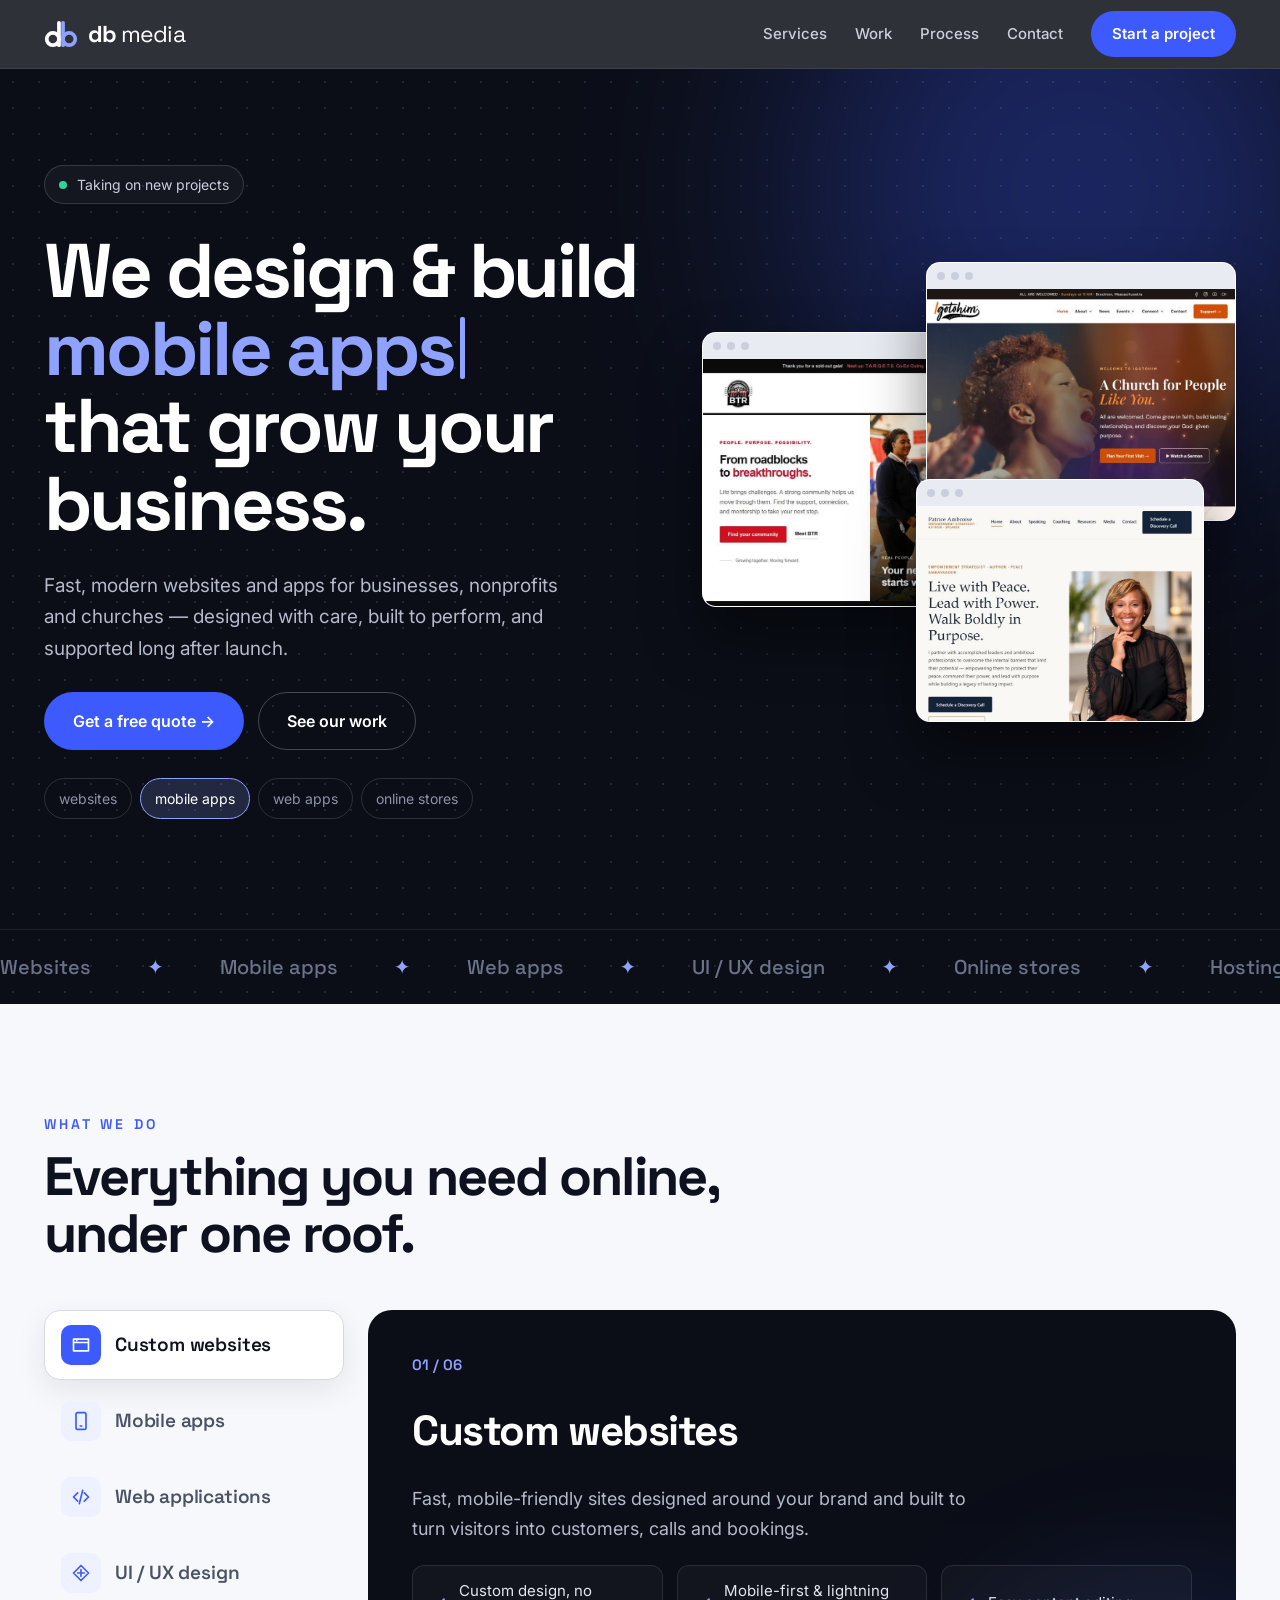
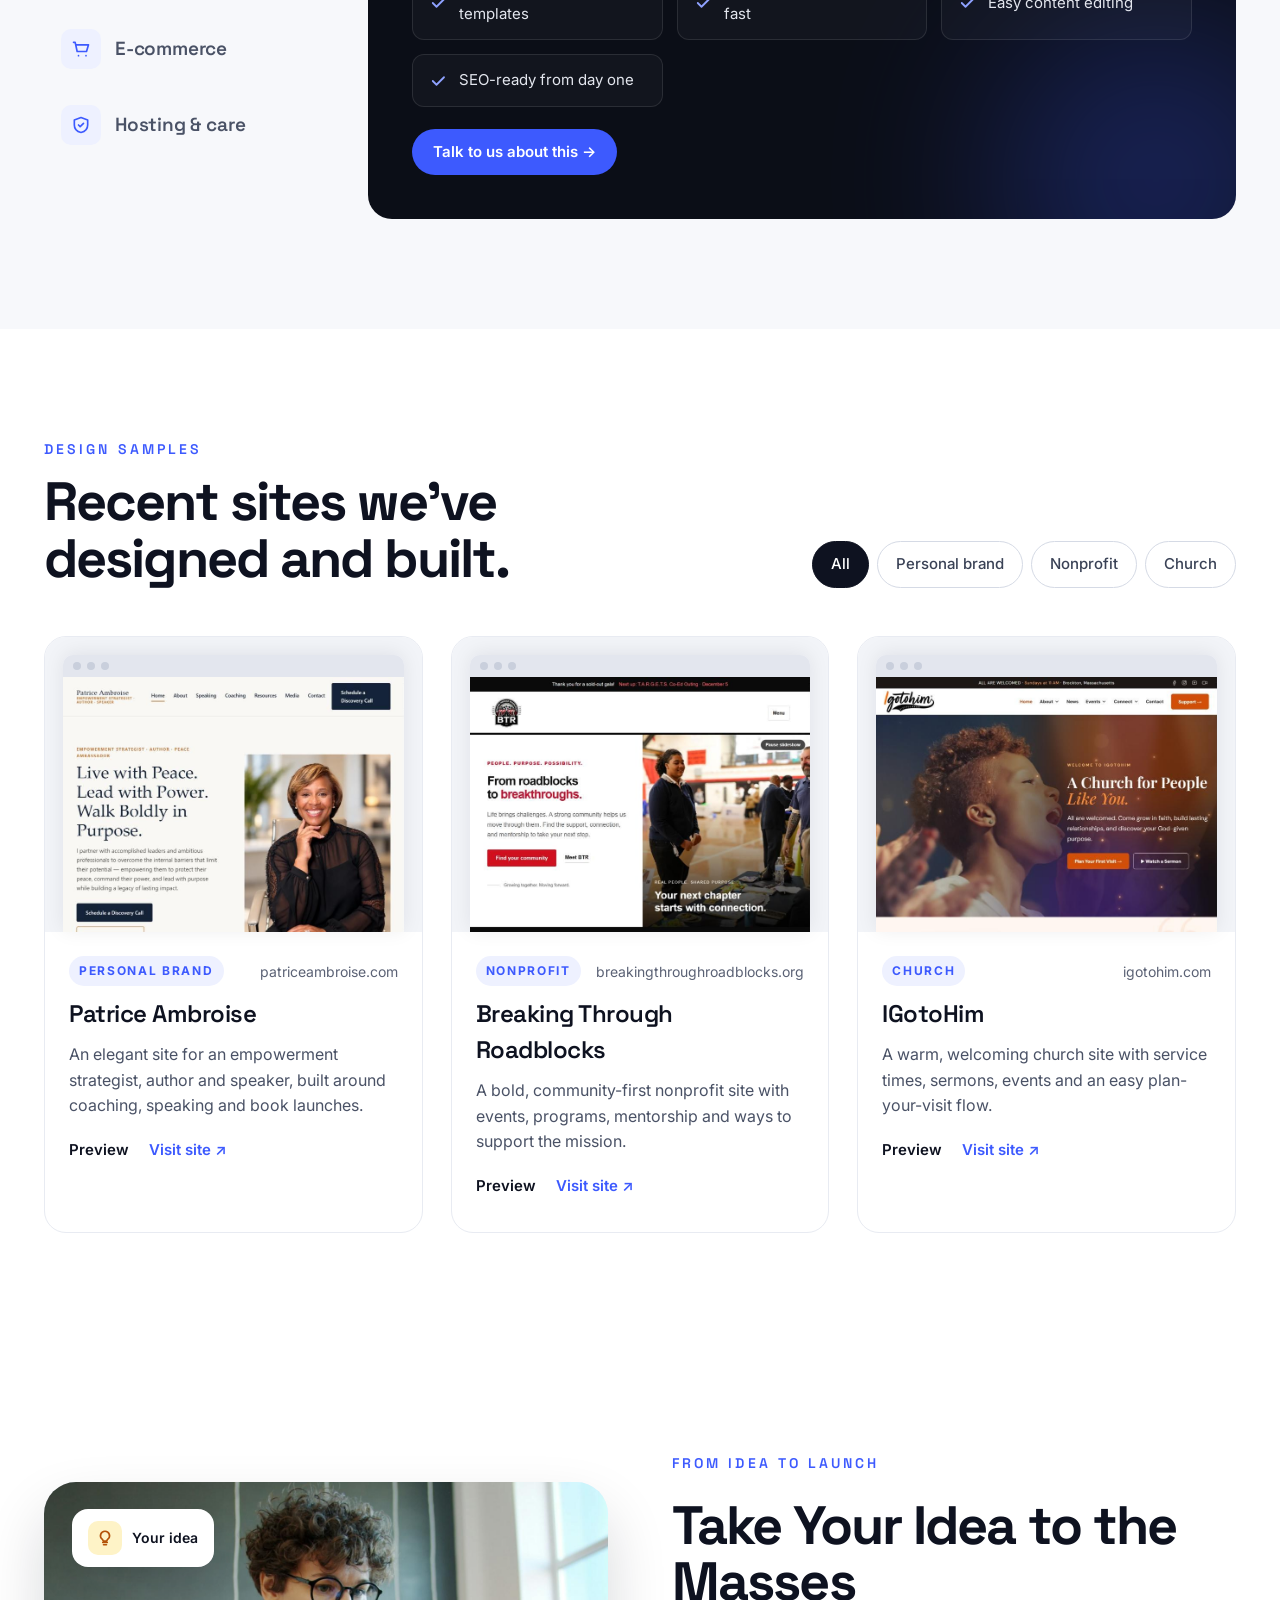
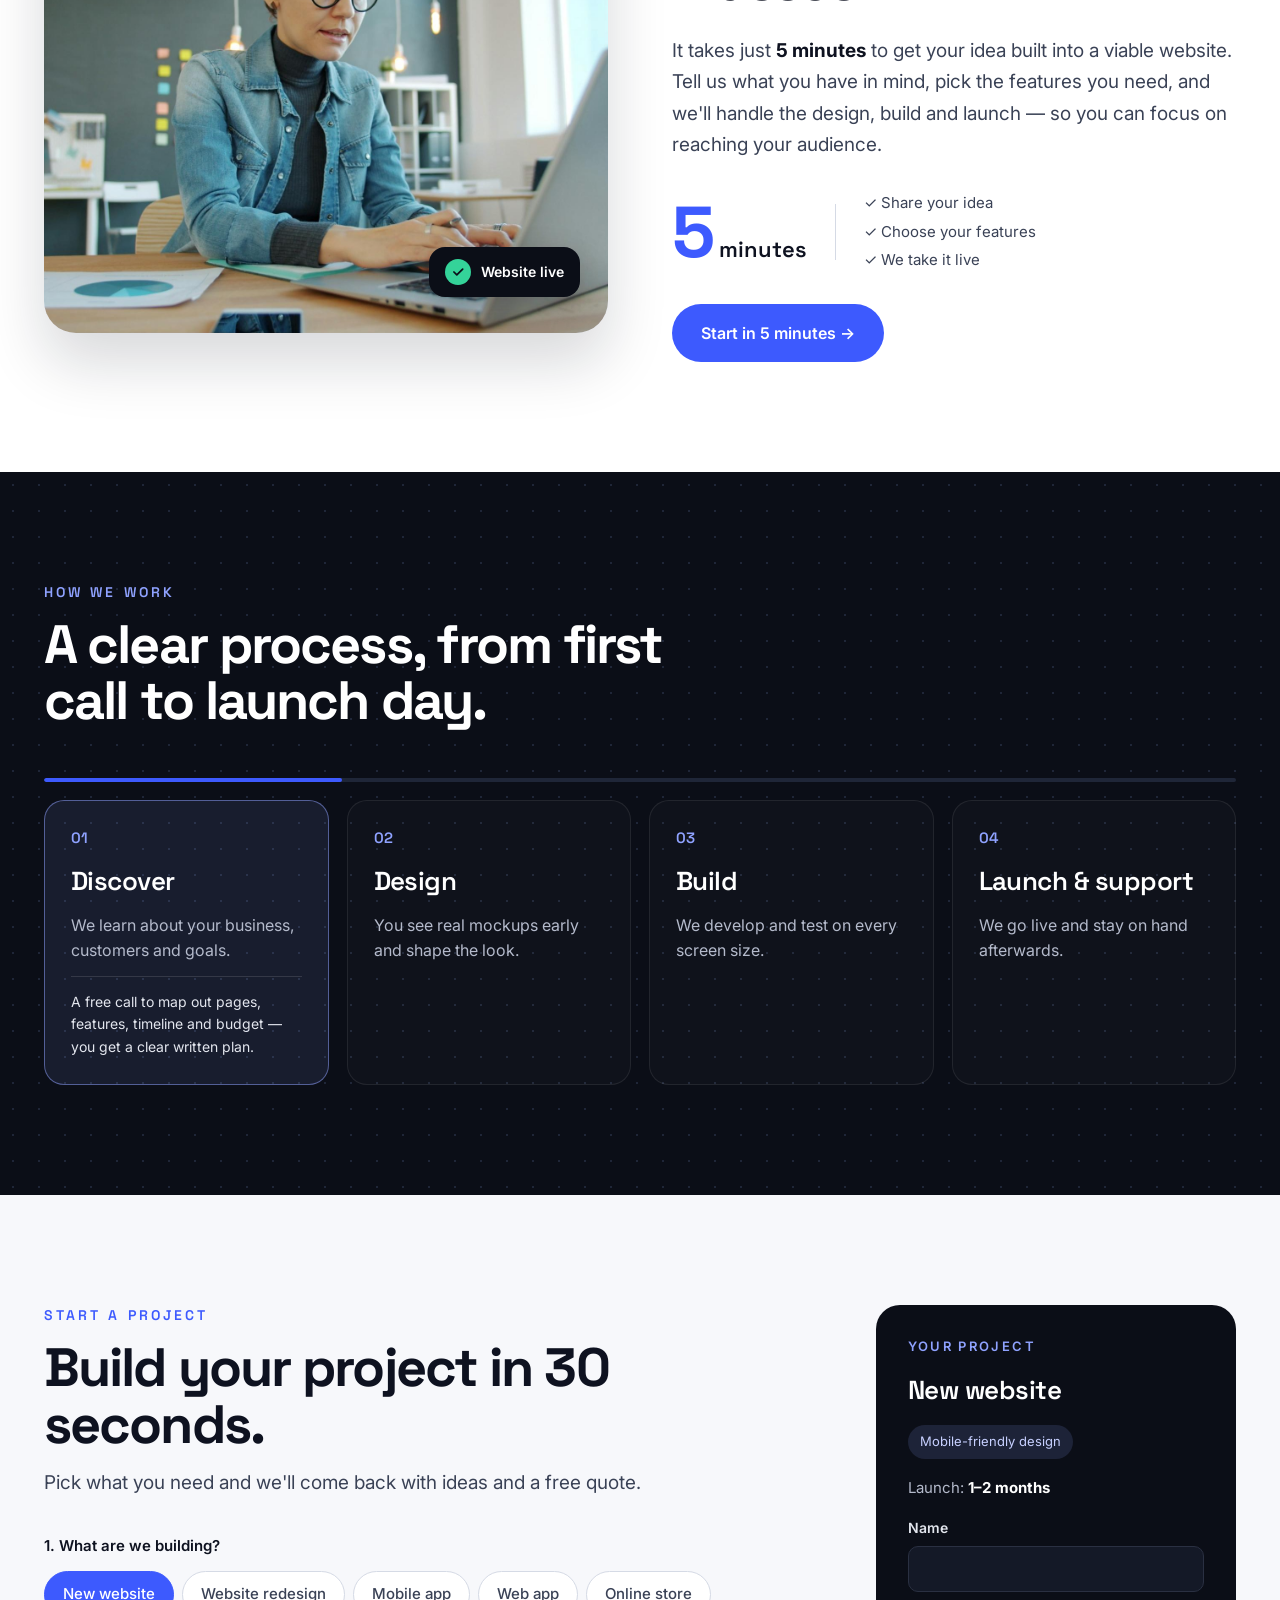
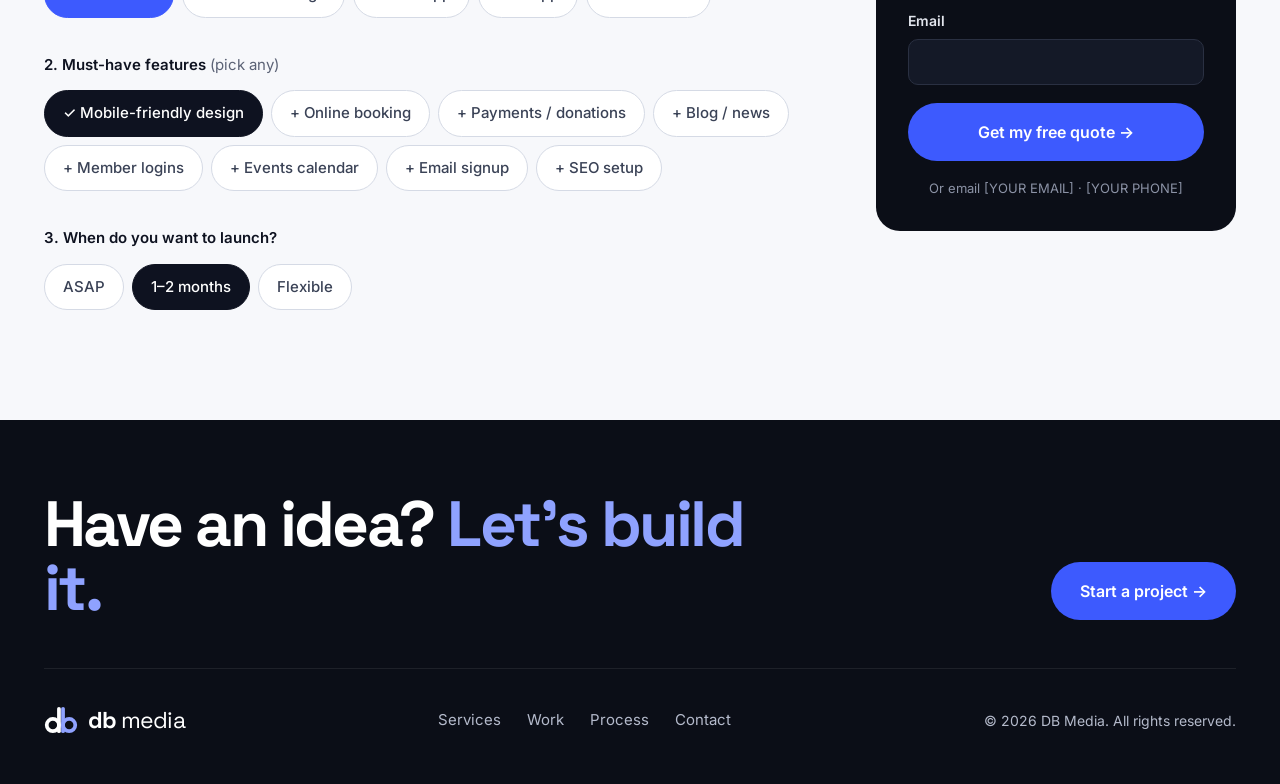
==== index.html @ 9626a9a0 "Add DB Media website Homepage, services, work, contact and 404 pages with shared CSS/JS, logo/favico" ====
<!doctype html>
<html lang="en">
<head>
<meta charset="utf-8">
<meta name="viewport" content="width=device-width, initial-scale=1">
<title>DB Media — Web & App Development</title>
<meta name="description" content="DB Media designs and builds fast, modern websites and mobile apps for businesses, nonprofits and churches.">
<meta property="og:title" content="DB Media — Web & App Development">
<meta property="og:description" content="DB Media designs and builds fast, modern websites and mobile apps for businesses, nonprofits and churches.">
<meta name="theme-color" content="#0B0E17">
<link rel="icon" href="images/favicon.svg" type="image/svg+xml">
<link rel="preconnect" href="https://fonts.googleapis.com">
<link rel="preconnect" href="https://fonts.gstatic.com" crossorigin>
<link rel="stylesheet" href="https://fonts.googleapis.com/css2?family=Space+Grotesk:wght@400;500;600;700&family=Inter:wght@400;500;600;700&display=swap">
<link rel="stylesheet" href="css/styles.css">
<script src="js/main.js" defer></script>
</head>
<body>
<a class="skip" href="#main">Skip to content</a>
<header class="site-header">
  <div class="container">
    <a class="brand" href="index.html" aria-label="DB Media home"><svg viewBox="0 0 100 94" aria-hidden="true"><circle cx="26" cy="62" r="18" fill="none" stroke="#FFFFFF" stroke-width="11"/><line x1="44" y1="14" x2="44" y2="80" stroke="#FFFFFF" stroke-width="11" stroke-linecap="round"/><line x1="56" y1="14" x2="56" y2="80" stroke="#8FA2FF" stroke-width="11" stroke-linecap="round"/><circle cx="74" cy="62" r="18" fill="none" stroke="#8FA2FF" stroke-width="11"/></svg><span class="wordmark">db<span> media</span></span></a>
    <button class="nav-toggle" type="button" aria-expanded="false" aria-controls="site-nav" aria-label="Menu"><svg width="22" height="22" viewBox="0 0 24 24" fill="none" stroke="currentColor" stroke-width="2" stroke-linecap="round" stroke-linejoin="round" aria-hidden="true"><path d="M4 7h16M4 12h16M4 17h16"/></svg></button>
    <nav class="nav" id="site-nav" aria-label="Main">
      <a href="services.html">Services</a>
      <a href="work.html">Work</a>
      <a href="index.html#process">Process</a>
      <a href="contact.html">Contact</a>
      <a class="btn btn--primary btn--sm" href="contact.html">Start a project</a>
    </nav>
  </div>
</header>
<main id="main"><section class="hero dots" id="top">
  <div class="orb" aria-hidden="true"></div>
  <div class="container hero-inner">
    <div class="hero-copy">
      <span class="status"><i></i>Taking on new projects</span>
      <h1>We design &amp; build<br><span class="rotator" data-rotator aria-live="polite">websites</span><span class="caret" aria-hidden="true"></span><br>that grow your business.</h1>
      <p class="lead">Fast, modern websites and apps for businesses, nonprofits and churches — designed with care, built to perform, and supported long after launch.</p>
      <div class="actions">
        <a class="btn btn--primary" href="contact.html">Get a free quote →</a>
        <a class="btn btn--ghost" href="#work">See our work</a>
      </div>
      <div class="chips" role="group" aria-label="What we build"><button class="chip" type="button" data-word="websites" aria-pressed="true">websites</button>
<button class="chip" type="button" data-word="mobile apps" aria-pressed="false">mobile apps</button>
<button class="chip" type="button" data-word="web apps" aria-pressed="false">web apps</button>
<button class="chip" type="button" data-word="online stores" aria-pressed="false">online stores</button></div>
    </div>
    <div class="hero-art">
      <div class="browser b1"><div class="browser-bar"><span></span><span></span><span></span></div><img src="images/breakingthroughroadblocks.jpg" alt="Breaking Through Roadblocks homepage" width="788" height="591"></div>
      <div class="browser b2"><div class="browser-bar"><span></span><span></span><span></span></div><img src="images/igotohim.jpg" alt="IGotoHim homepage" width="788" height="591"></div>
      <div class="browser b3"><div class="browser-bar"><span></span><span></span><span></span></div><img src="images/patriceambroise.jpg" alt="Patrice Ambroise homepage" width="788" height="591"></div>
    </div>
  </div>
  <div class="marquee-wrap" aria-hidden="true"><div class="marquee"><span>Websites</span><b>✦</b><span>Mobile apps</span><b>✦</b><span>Web apps</span><b>✦</b><span>UI / UX design</span><b>✦</b><span>Online stores</span><b>✦</b><span>Hosting &amp; care</span><b>✦</b><span>Websites</span><b>✦</b><span>Mobile apps</span><b>✦</b><span>Web apps</span><b>✦</b><span>UI / UX design</span><b>✦</b><span>Online stores</span><b>✦</b><span>Hosting &amp; care</span><b>✦</b></div></div>
</section>
<section class="section section--mist" id="services">
  <div class="container">
    <div class="section-head">
      <span class="eyebrow">What we do</span>
      <h2 class="h2">Everything you need online, under one roof.</h2>
    </div>
    <div class="tabs">
      <div class="tablist" role="tablist" aria-label="Services"><button class="tab" type="button" role="tab" id="tab-websites" aria-controls="panel-websites" aria-selected="true" tabindex="0"><span class="ico"><svg width="20" height="20" viewBox="0 0 24 24" fill="none" stroke="currentColor" stroke-width="2" stroke-linecap="round" stroke-linejoin="round" aria-hidden="true"><path d="M3 5h18v14H3zM3 9h18M7 7h.01"/></svg></span>Custom websites</button><button class="tab" type="button" role="tab" id="tab-apps" aria-controls="panel-apps" aria-selected="false" tabindex="-1"><span class="ico"><svg width="20" height="20" viewBox="0 0 24 24" fill="none" stroke="currentColor" stroke-width="2" stroke-linecap="round" stroke-linejoin="round" aria-hidden="true"><path d="M8 2h8a2 2 0 0 1 2 2v16a2 2 0 0 1-2 2H8a2 2 0 0 1-2-2V4a2 2 0 0 1 2-2zM11 18h2"/></svg></span>Mobile apps</button><button class="tab" type="button" role="tab" id="tab-webapps" aria-controls="panel-webapps" aria-selected="false" tabindex="-1"><span class="ico"><svg width="20" height="20" viewBox="0 0 24 24" fill="none" stroke="currentColor" stroke-width="2" stroke-linecap="round" stroke-linejoin="round" aria-hidden="true"><path d="M8 7l-5 5 5 5M16 7l5 5-5 5M14 4l-4 16"/></svg></span>Web applications</button><button class="tab" type="button" role="tab" id="tab-design" aria-controls="panel-design" aria-selected="false" tabindex="-1"><span class="ico"><svg width="20" height="20" viewBox="0 0 24 24" fill="none" stroke="currentColor" stroke-width="2" stroke-linecap="round" stroke-linejoin="round" aria-hidden="true"><path d="M12 3l9 9-9 9-9-9zM12 8v8M8 12h8"/></svg></span>UI / UX design</button><button class="tab" type="button" role="tab" id="tab-ecommerce" aria-controls="panel-ecommerce" aria-selected="false" tabindex="-1"><span class="ico"><svg width="20" height="20" viewBox="0 0 24 24" fill="none" stroke="currentColor" stroke-width="2" stroke-linecap="round" stroke-linejoin="round" aria-hidden="true"><path d="M3 4h2l2.4 11h11.2L21 7H6.2M9 20h.01M18 20h.01"/></svg></span>E-commerce</button><button class="tab" type="button" role="tab" id="tab-care" aria-controls="panel-care" aria-selected="false" tabindex="-1"><span class="ico"><svg width="20" height="20" viewBox="0 0 24 24" fill="none" stroke="currentColor" stroke-width="2" stroke-linecap="round" stroke-linejoin="round" aria-hidden="true"><path d="M12 3l8 3v6c0 5-3.5 8-8 9-4.5-1-8-4-8-9V6zM9 12l2 2 4-4"/></svg></span>Hosting &amp; care</button></div>
      <div class="tabpanel"><div class="panel-body" role="tabpanel" id="panel-websites" aria-labelledby="tab-websites">
          <span class="panel-num">01 / 06</span>
          <h3>Custom websites</h3>
          <p>Fast, mobile-friendly sites designed around your brand and built to turn visitors into customers, calls and bookings.</p>
          <ul class="checks"><li><svg width="18" height="18" viewBox="0 0 24 24" fill="none" stroke="currentColor" stroke-width="2.4" stroke-linecap="round" stroke-linejoin="round" aria-hidden="true"><path d="M5 12l5 5L20 7"/></svg>Custom design, no templates</li><li><svg width="18" height="18" viewBox="0 0 24 24" fill="none" stroke="currentColor" stroke-width="2.4" stroke-linecap="round" stroke-linejoin="round" aria-hidden="true"><path d="M5 12l5 5L20 7"/></svg>Mobile-first &amp; lightning fast</li><li><svg width="18" height="18" viewBox="0 0 24 24" fill="none" stroke="currentColor" stroke-width="2.4" stroke-linecap="round" stroke-linejoin="round" aria-hidden="true"><path d="M5 12l5 5L20 7"/></svg>Easy content editing</li><li><svg width="18" height="18" viewBox="0 0 24 24" fill="none" stroke="currentColor" stroke-width="2.4" stroke-linecap="round" stroke-linejoin="round" aria-hidden="true"><path d="M5 12l5 5L20 7"/></svg>SEO-ready from day one</li></ul>
          <a class="btn btn--primary btn--sm" href="contact.html" style="align-self:flex-start">Talk to us about this →</a>
        </div><div class="panel-body" role="tabpanel" id="panel-apps" aria-labelledby="tab-apps" hidden>
          <span class="panel-num">02 / 06</span>
          <h3>Mobile apps</h3>
          <p>iOS and Android apps with clean, intuitive design, taken from first prototype all the way to the App Store.</p>
          <ul class="checks"><li><svg width="18" height="18" viewBox="0 0 24 24" fill="none" stroke="currentColor" stroke-width="2.4" stroke-linecap="round" stroke-linejoin="round" aria-hidden="true"><path d="M5 12l5 5L20 7"/></svg>iOS &amp; Android</li><li><svg width="18" height="18" viewBox="0 0 24 24" fill="none" stroke="currentColor" stroke-width="2.4" stroke-linecap="round" stroke-linejoin="round" aria-hidden="true"><path d="M5 12l5 5L20 7"/></svg>Clickable prototypes</li><li><svg width="18" height="18" viewBox="0 0 24 24" fill="none" stroke="currentColor" stroke-width="2.4" stroke-linecap="round" stroke-linejoin="round" aria-hidden="true"><path d="M5 12l5 5L20 7"/></svg>Push notifications</li><li><svg width="18" height="18" viewBox="0 0 24 24" fill="none" stroke="currentColor" stroke-width="2.4" stroke-linecap="round" stroke-linejoin="round" aria-hidden="true"><path d="M5 12l5 5L20 7"/></svg>App Store submission</li></ul>
          <a class="btn btn--primary btn--sm" href="contact.html" style="align-self:flex-start">Talk to us about this →</a>
        </div><div class="panel-body" role="tabpanel" id="panel-webapps" aria-labelledby="tab-webapps" hidden>
          <span class="panel-num">03 / 06</span>
          <h3>Web applications</h3>
          <p>Dashboards, booking systems, member portals and custom tools that take busywork off your plate.</p>
          <ul class="checks"><li><svg width="18" height="18" viewBox="0 0 24 24" fill="none" stroke="currentColor" stroke-width="2.4" stroke-linecap="round" stroke-linejoin="round" aria-hidden="true"><path d="M5 12l5 5L20 7"/></svg>Logins &amp; member areas</li><li><svg width="18" height="18" viewBox="0 0 24 24" fill="none" stroke="currentColor" stroke-width="2.4" stroke-linecap="round" stroke-linejoin="round" aria-hidden="true"><path d="M5 12l5 5L20 7"/></svg>Dashboards &amp; reports</li><li><svg width="18" height="18" viewBox="0 0 24 24" fill="none" stroke="currentColor" stroke-width="2.4" stroke-linecap="round" stroke-linejoin="round" aria-hidden="true"><path d="M5 12l5 5L20 7"/></svg>Integrations &amp; APIs</li><li><svg width="18" height="18" viewBox="0 0 24 24" fill="none" stroke="currentColor" stroke-width="2.4" stroke-linecap="round" stroke-linejoin="round" aria-hidden="true"><path d="M5 12l5 5L20 7"/></svg>Secure, scalable hosting</li></ul>
          <a class="btn btn--primary btn--sm" href="contact.html" style="align-self:flex-start">Talk to us about this →</a>
        </div><div class="panel-body" role="tabpanel" id="panel-design" aria-labelledby="tab-design" hidden>
          <span class="panel-num">04 / 06</span>
          <h3>UI / UX design</h3>
          <p>Wireframes, prototypes and polished interfaces, shaped by real feedback so people always know what to do next.</p>
          <ul class="checks"><li><svg width="18" height="18" viewBox="0 0 24 24" fill="none" stroke="currentColor" stroke-width="2.4" stroke-linecap="round" stroke-linejoin="round" aria-hidden="true"><path d="M5 12l5 5L20 7"/></svg>Wireframes &amp; flows</li><li><svg width="18" height="18" viewBox="0 0 24 24" fill="none" stroke="currentColor" stroke-width="2.4" stroke-linecap="round" stroke-linejoin="round" aria-hidden="true"><path d="M5 12l5 5L20 7"/></svg>Interactive prototypes</li><li><svg width="18" height="18" viewBox="0 0 24 24" fill="none" stroke="currentColor" stroke-width="2.4" stroke-linecap="round" stroke-linejoin="round" aria-hidden="true"><path d="M5 12l5 5L20 7"/></svg>Brand-aligned UI</li><li><svg width="18" height="18" viewBox="0 0 24 24" fill="none" stroke="currentColor" stroke-width="2.4" stroke-linecap="round" stroke-linejoin="round" aria-hidden="true"><path d="M5 12l5 5L20 7"/></svg>Usability reviews</li></ul>
          <a class="btn btn--primary btn--sm" href="contact.html" style="align-self:flex-start">Talk to us about this →</a>
        </div><div class="panel-body" role="tabpanel" id="panel-ecommerce" aria-labelledby="tab-ecommerce" hidden>
          <span class="panel-num">05 / 06</span>
          <h3>E-commerce</h3>
          <p>Online stores and donation pages with secure checkout, ready to take payments from day one.</p>
          <ul class="checks"><li><svg width="18" height="18" viewBox="0 0 24 24" fill="none" stroke="currentColor" stroke-width="2.4" stroke-linecap="round" stroke-linejoin="round" aria-hidden="true"><path d="M5 12l5 5L20 7"/></svg>Secure checkout</li><li><svg width="18" height="18" viewBox="0 0 24 24" fill="none" stroke="currentColor" stroke-width="2.4" stroke-linecap="round" stroke-linejoin="round" aria-hidden="true"><path d="M5 12l5 5L20 7"/></svg>Products &amp; inventory</li><li><svg width="18" height="18" viewBox="0 0 24 24" fill="none" stroke="currentColor" stroke-width="2.4" stroke-linecap="round" stroke-linejoin="round" aria-hidden="true"><path d="M5 12l5 5L20 7"/></svg>Donations &amp; giving</li><li><svg width="18" height="18" viewBox="0 0 24 24" fill="none" stroke="currentColor" stroke-width="2.4" stroke-linecap="round" stroke-linejoin="round" aria-hidden="true"><path d="M5 12l5 5L20 7"/></svg>Order notifications</li></ul>
          <a class="btn btn--primary btn--sm" href="contact.html" style="align-self:flex-start">Talk to us about this →</a>
        </div><div class="panel-body" role="tabpanel" id="panel-care" aria-labelledby="tab-care" hidden>
          <span class="panel-num">06 / 06</span>
          <h3>Hosting &amp; care</h3>
          <p>Hosting, updates, backups, DNS and email setup, and quick fixes, so your site keeps running smoothly.</p>
          <ul class="checks"><li><svg width="18" height="18" viewBox="0 0 24 24" fill="none" stroke="currentColor" stroke-width="2.4" stroke-linecap="round" stroke-linejoin="round" aria-hidden="true"><path d="M5 12l5 5L20 7"/></svg>Managed hosting</li><li><svg width="18" height="18" viewBox="0 0 24 24" fill="none" stroke="currentColor" stroke-width="2.4" stroke-linecap="round" stroke-linejoin="round" aria-hidden="true"><path d="M5 12l5 5L20 7"/></svg>Updates &amp; backups</li><li><svg width="18" height="18" viewBox="0 0 24 24" fill="none" stroke="currentColor" stroke-width="2.4" stroke-linecap="round" stroke-linejoin="round" aria-hidden="true"><path d="M5 12l5 5L20 7"/></svg>Domain, DNS &amp; email</li><li><svg width="18" height="18" viewBox="0 0 24 24" fill="none" stroke="currentColor" stroke-width="2.4" stroke-linecap="round" stroke-linejoin="round" aria-hidden="true"><path d="M5 12l5 5L20 7"/></svg>Fast support</li></ul>
          <a class="btn btn--primary btn--sm" href="contact.html" style="align-self:flex-start">Talk to us about this →</a>
        </div></div>
    </div>
  </div>
</section>
<section class="section" id="work">
  <div class="container">
    <div class="section-head section-head--row">
      <div><span class="eyebrow">Design samples</span><h2 class="h2">Recent sites we've designed and built.</h2></div>
      <div class="filters" role="group" aria-label="Filter projects"><button class="pill" type="button" data-filter="All" aria-pressed="true">All</button><button class="pill" type="button" data-filter="Personal brand" aria-pressed="false">Personal brand</button><button class="pill" type="button" data-filter="Nonprofit" aria-pressed="false">Nonprofit</button><button class="pill" type="button" data-filter="Church" aria-pressed="false">Church</button></div>
    </div>
    <div class="work-grid"><article class="project" data-cat="Personal brand" data-name="Patrice Ambroise" data-domain="patriceambroise.com" data-url="https://patriceambroise.com" data-img="images/patriceambroise.jpg">
        <button class="shot" type="button" data-preview aria-label="Preview Patrice Ambroise">
          <div class="frame"><div class="browser-bar"><span></span><span></span><span></span></div><div class="crop"><img src="images/patriceambroise.jpg" alt="Patrice Ambroise homepage" loading="lazy" width="788" height="591"></div></div>
        </button>
        <div class="project-body">
          <div class="project-meta"><span class="tag">Personal brand</span><span class="domain">patriceambroise.com</span></div>
          <h3>Patrice Ambroise</h3>
          <p>An elegant site for an empowerment strategist, author and speaker, built around coaching, speaking and book launches.</p>
          <div class="project-links"><button class="linkbtn" type="button" data-preview>Preview</button><a href="https://patriceambroise.com" target="_blank" rel="noopener">Visit site ↗</a></div>
        </div>
      </article><article class="project" data-cat="Nonprofit" data-name="Breaking Through Roadblocks" data-domain="breakingthroughroadblocks.org" data-url="https://breakingthroughroadblocks.org" data-img="images/breakingthroughroadblocks.jpg">
        <button class="shot" type="button" data-preview aria-label="Preview Breaking Through Roadblocks">
          <div class="frame"><div class="browser-bar"><span></span><span></span><span></span></div><div class="crop"><img src="images/breakingthroughroadblocks.jpg" alt="Breaking Through Roadblocks homepage" loading="lazy" width="788" height="591"></div></div>
        </button>
        <div class="project-body">
          <div class="project-meta"><span class="tag">Nonprofit</span><span class="domain">breakingthroughroadblocks.org</span></div>
          <h3>Breaking Through Roadblocks</h3>
          <p>A bold, community-first nonprofit site with events, programs, mentorship and ways to support the mission.</p>
          <div class="project-links"><button class="linkbtn" type="button" data-preview>Preview</button><a href="https://breakingthroughroadblocks.org" target="_blank" rel="noopener">Visit site ↗</a></div>
        </div>
      </article><article class="project" data-cat="Church" data-name="IGotoHim" data-domain="igotohim.com" data-url="https://igotohim.com" data-img="images/igotohim.jpg">
        <button class="shot" type="button" data-preview aria-label="Preview IGotoHim">
          <div class="frame"><div class="browser-bar"><span></span><span></span><span></span></div><div class="crop"><img src="images/igotohim.jpg" alt="IGotoHim homepage" loading="lazy" width="788" height="591"></div></div>
        </button>
        <div class="project-body">
          <div class="project-meta"><span class="tag">Church</span><span class="domain">igotohim.com</span></div>
          <h3>IGotoHim</h3>
          <p>A warm, welcoming church site with service times, sermons, events and an easy plan-your-visit flow.</p>
          <div class="project-links"><button class="linkbtn" type="button" data-preview>Preview</button><a href="https://igotohim.com" target="_blank" rel="noopener">Visit site ↗</a></div>
        </div>
      </article></div>
  </div>
</section>
<section class="section" id="idea">
  <div class="container split">
    <div class="photo">
      <img src="images/idea-woman-laptop.jpg" alt="Woman working on a laptop in a bright modern office" width="1600" height="1067" loading="lazy">
      <div class="float-card f1"><span class="i"><svg width="18" height="18" viewBox="0 0 24 24" fill="none" stroke="currentColor" stroke-width="2.2" stroke-linecap="round" stroke-linejoin="round" aria-hidden="true"><path d="M9 18h6M10 21h4M12 3a6 6 0 0 0-3.5 10.9c.6.5 1 1.2 1 2.1h5c0-.9.4-1.6 1-2.1A6 6 0 0 0 12 3z"/></svg></span>Your idea</div>
      <div class="float-card f2"><span class="i"><svg width="14" height="14" viewBox="0 0 24 24" fill="none" stroke="currentColor" stroke-width="3" stroke-linecap="round" stroke-linejoin="round" aria-hidden="true"><path d="M5 12l5 5L20 7"/></svg></span>Website live</div>
    </div>
    <div class="idea-copy">
      <span class="eyebrow">From idea to launch</span>
      <h2 class="h2">Take Your Idea to the Masses</h2>
      <p class="lead">It takes just <strong style="color:var(--ink)">5 minutes</strong> to get your idea built into a viable website. Tell us what you have in mind, pick the features you need, and we'll handle the design, build and launch — so you can focus on reaching your audience.</p>
      <div class="stat-row">
        <div class="stat"><b>5</b><span>minutes</span></div>
        <div class="vrule" aria-hidden="true"></div>
        <ul class="mini-list"><li>✓ Share your idea</li><li>✓ Choose your features</li><li>✓ We take it live</li></ul>
      </div>
      <a class="btn btn--primary" href="contact.html" style="align-self:flex-start">Start in 5 minutes →</a>
    </div>
  </div>
</section>
<section class="section section--dark dots" id="process">
  <div class="container">
    <div class="section-head">
      <span class="eyebrow">How we work</span>
      <h2 class="h2">A clear process, from first call to launch day.</h2>
    </div>
    <div class="progress" aria-hidden="true"><div></div></div>
    <div class="steps"><button class="step" type="button" aria-expanded="true"><span class="n">01</span><span class="t">Discover</span><span class="b">We learn about your business, customers and goals.</span><span class="more">A free call to map out pages, features, timeline and budget — you get a clear written plan.</span></button><button class="step" type="button" aria-expanded="false"><span class="n">02</span><span class="t">Design</span><span class="b">You see real mockups early and shape the look.</span><span class="more">Homepage and key screens designed first, with rounds of feedback before any code is written.</span></button><button class="step" type="button" aria-expanded="false"><span class="n">03</span><span class="t">Build</span><span class="b">We develop and test on every screen size.</span><span class="more">A private preview link lets you watch progress and test on your own phone and computer.</span></button><button class="step" type="button" aria-expanded="false"><span class="n">04</span><span class="t">Launch &amp; support</span><span class="b">We go live and stay on hand afterwards.</span><span class="more">Domain, hosting and email set up for you, a walkthrough of editing, and ongoing care plans.</span></button></div>
  </div>
</section>
<section class="section section--mist" id="start">
  <div class="container builder">
    <div class="builder-steps" data-builder>
      <div class="section-head" style="margin-bottom:0">
        <span class="eyebrow">Start a project</span>
        <h2 class="h2">Build your project in 30 seconds.</h2>
        <p class="lead">Pick what you need and we'll come back with ideas and a free quote.</p>
      </div>
      <fieldset class="q"><legend>1. What are we building?</legend><div class="filters"><button class="pill pill--accent" type="button" data-group="type" data-value="New website">New website</button><button class="pill pill--accent" type="button" data-group="type" data-value="Website redesign">Website redesign</button><button class="pill pill--accent" type="button" data-group="type" data-value="Mobile app">Mobile app</button><button class="pill pill--accent" type="button" data-group="type" data-value="Web app">Web app</button><button class="pill pill--accent" type="button" data-group="type" data-value="Online store">Online store</button></div></fieldset>
      <fieldset class="q"><legend>2. Must-have features <span>(pick any)</span></legend><div class="filters"><button class="pill" type="button" data-group="features" data-value="Mobile-friendly design">+ Mobile-friendly design</button><button class="pill" type="button" data-group="features" data-value="Online booking">+ Online booking</button><button class="pill" type="button" data-group="features" data-value="Payments / donations">+ Payments / donations</button><button class="pill" type="button" data-group="features" data-value="Blog / news">+ Blog / news</button><button class="pill" type="button" data-group="features" data-value="Member logins">+ Member logins</button><button class="pill" type="button" data-group="features" data-value="Events calendar">+ Events calendar</button><button class="pill" type="button" data-group="features" data-value="Email signup">+ Email signup</button><button class="pill" type="button" data-group="features" data-value="SEO setup">+ SEO setup</button></div></fieldset>
      <fieldset class="q"><legend>3. When do you want to launch?</legend><div class="filters"><button class="pill" type="button" data-group="time" data-value="ASAP">ASAP</button><button class="pill" type="button" data-group="time" data-value="1–2 months">1–2 months</button><button class="pill" type="button" data-group="time" data-value="Flexible">Flexible</button></div></fieldset>
    </div>
    <aside class="summary" aria-live="polite">
      <div class="form-part">
        <span class="label">Your project</span>
        <div class="type" data-out="type">New website</div>
        <div class="chosen" data-out="features"></div>
        <div style="font-size:15px;color:var(--muted-dark)">Launch: <strong style="color:#fff" data-out="time">1–2 months</strong></div>
        <form novalidate style="display:flex;flex-direction:column;gap:18px">
          <div class="field"><label for="q-name">Name</label><input id="q-name" name="name" type="text" autocomplete="name" required></div>
          <div class="field"><label for="q-email">Email</label><input id="q-email" name="email" type="email" autocomplete="email" required></div>
          
          <button class="btn btn--primary" type="submit">Get my free quote →</button>
        </form>
        <p class="note">Or email [YOUR EMAIL] · [YOUR PHONE]</p>
      </div>
      <div class="thanks">
        <div class="tick"><svg width="28" height="28" viewBox="0 0 24 24" fill="none" stroke="currentColor" stroke-width="2.4" stroke-linecap="round" stroke-linejoin="round" aria-hidden="true"><path d="M5 12l5 5L20 7"/></svg></div>
        <h3>Thanks — almost there.</h3>
        <p>Your email app should open with your project details filled in. Hit send and we'll be in touch with next steps and a free quote.</p>
        <button class="btn btn--ghost btn--sm" type="button" data-reset style="align-self:flex-start">Start another</button>
      </div>
    </aside>
  </div>
</section>
</main><footer class="site-footer">
  <div class="container">
    <div class="footer-cta">
      <h2>Have an idea? <span>Let's build it.</span></h2>
      <a class="btn btn--primary" href="contact.html">Start a project →</a>
    </div>
    <div class="footer-bottom">
      <a class="brand" href="index.html" aria-label="DB Media home"><svg viewBox="0 0 100 94" aria-hidden="true"><circle cx="26" cy="62" r="18" fill="none" stroke="#FFFFFF" stroke-width="11"/><line x1="44" y1="14" x2="44" y2="80" stroke="#FFFFFF" stroke-width="11" stroke-linecap="round"/><line x1="56" y1="14" x2="56" y2="80" stroke="#8FA2FF" stroke-width="11" stroke-linecap="round"/><circle cx="74" cy="62" r="18" fill="none" stroke="#8FA2FF" stroke-width="11"/></svg><span class="wordmark">db<span> media</span></span></a>
      <nav class="footer-nav" aria-label="Footer">
        <a href="services.html">Services</a>
        <a href="work.html">Work</a>
        <a href="index.html#process">Process</a>
        <a href="contact.html">Contact</a>
      </nav>
      <p class="small">© <span data-year>2026</span> DB Media. All rights reserved.</p>
    </div>
  </div>
</footer>
<div class="lightbox" role="dialog" aria-modal="true" aria-label="Project preview">
  <div class="lightbox-card">
    <div class="lightbox-bar">
      <span class="d" style="background:#F87171"></span><span class="d" style="background:#FBBF24"></span><span class="d" style="background:#34D399"></span>
      <div class="lightbox-url"></div>
      <button class="icon-btn" type="button" data-close aria-label="Close preview"><svg width="20" height="20" viewBox="0 0 24 24" fill="none" stroke="currentColor" stroke-width="2" stroke-linecap="round" stroke-linejoin="round" aria-hidden="true"><path d="M6 6l12 12M18 6L6 18"/></svg></button>
    </div>
    <img src="" alt="">
    <div class="lightbox-foot">
      <h3></h3>
      <a class="btn btn--primary btn--sm" data-visit href="#" target="_blank" rel="noopener">Visit live site ↗</a>
    </div>
  </div>
</div>
</body>
</html>
---- css/styles.css ----
/* DB Media — site styles */
:root {
  --ink: #0E1220;
  --night: #0B0E17;
  --night-2: #141927;
  --line-dark: #2A3042;
  --accent: #3D5AFE;
  --accent-hover: #2A44D6;
  --accent-light: #8FA2FF;
  --accent-tint: #EEF1FF;
  --paper: #FFFFFF;
  --mist: #F7F8FB;
  --line: #E8EBF2;
  --line-2: #D5DAE5;
  --text-2: #3A4256;
  --text-3: #4A5266;
  --muted: #5B6275;
  --muted-dark: #B4BACB;
  --green: #34D399;
  --radius: 22px;
  --display: "Space Grotesk", system-ui, sans-serif;
  --body: "Inter", system-ui, sans-serif;
  --ease: cubic-bezier(.2, .8, .2, 1);
}

*, *::before, *::after { box-sizing: border-box; }
[hidden] { display: none !important; }
html { scroll-behavior: smooth; scroll-padding-top: 80px; }
body { margin: 0; font-family: var(--body); color: var(--ink); background: var(--paper); line-height: 1.5; -webkit-font-smoothing: antialiased; }
img { max-width: 100%; height: auto; display: block; }
a { color: var(--accent); }
a:hover { color: var(--accent-hover); }
button { font: inherit; }
h1, h2, h3 { font-family: var(--display); margin: 0; letter-spacing: -0.035em; }
p { margin: 0; }
.container { max-width: 1240px; margin: 0 auto; padding: 0 24px; }
.section { padding: 110px 0; }
.section--mist { background: var(--mist); }
.section--dark { background: var(--night); color: #fff; }
.dots { background-image: radial-gradient(#1F2638 1.2px, transparent 1.2px); background-size: 26px 26px; }
.skip { position: absolute; left: -999px; top: 8px; background: #fff; color: var(--ink); padding: 10px 16px; border-radius: 8px; z-index: 100; }
.skip:focus { left: 8px; }
:focus-visible { outline: 3px solid var(--accent-light); outline-offset: 3px; }

/* Eyebrows & headings */
.eyebrow { font-family: var(--display); font-size: 14px; letter-spacing: .22em; text-transform: uppercase; color: var(--accent); font-weight: 600; }
.section--dark .eyebrow { color: var(--accent-light); }
.h2 { font-size: clamp(34px, 4.5vw, 54px); line-height: 1.05; font-weight: 700; }
.section-head { display: flex; flex-direction: column; gap: 14px; max-width: 680px; margin-bottom: 48px; }
.section-head--row { max-width: none; flex-direction: row; flex-wrap: wrap; justify-content: space-between; align-items: flex-end; gap: 24px; }
.section-head--row > div:first-child { display: flex; flex-direction: column; gap: 14px; max-width: 640px; }
.lead { font-size: 19px; line-height: 1.65; color: var(--text-2); }
.section--dark .lead { color: var(--muted-dark); }

/* Buttons */
.btn { display: inline-flex; align-items: center; justify-content: center; gap: 8px; padding: 16px 28px; border-radius: 999px; font-weight: 600; font-size: 16px; text-decoration: none; border: 1px solid transparent; cursor: pointer; transition: transform .2s, box-shadow .2s, background .2s; }
.btn--primary { background: var(--accent); color: #fff; }
.btn--primary:hover { color: #fff; transform: translateY(-2px); box-shadow: 0 10px 24px rgba(61, 90, 254, .35); }
.btn--ghost { color: #fff; border-color: rgba(255, 255, 255, .24); background: transparent; }
.btn--ghost:hover { color: #fff; background: rgba(255, 255, 255, .06); }
.btn--outline { color: var(--ink); border-color: var(--line-2); background: #fff; }
.btn--outline:hover { color: var(--ink); border-color: var(--ink); }
.btn--sm { padding: 11px 20px; font-size: 15px; }

/* Header */
.site-header { position: sticky; top: 0; z-index: 40; background: rgba(11, 14, 23, .85); backdrop-filter: blur(14px); -webkit-backdrop-filter: blur(14px); border-bottom: 1px solid rgba(255, 255, 255, .08); }
.site-header .container { display: flex; align-items: center; justify-content: space-between; gap: 16px; min-height: 68px; }
.brand { display: flex; align-items: center; gap: 10px; text-decoration: none; color: #fff; }
.brand:hover { color: #fff; }
.brand svg { width: 34px; height: 32px; }
.wordmark { font-family: var(--display); font-size: 23px; letter-spacing: -.04em; font-weight: 700; }
.wordmark span { font-weight: 400; }
.nav { display: flex; align-items: center; gap: 28px; }
.nav a:not(.btn) { color: #C9CFDC; text-decoration: none; font-weight: 500; font-size: 15px; padding: 12px 0; }
.nav a:not(.btn):hover, .nav a[aria-current="page"] { color: #fff; }
.nav a[aria-current="page"] { box-shadow: inset 0 -2px 0 var(--accent-light); }
.nav-toggle { display: none; width: 44px; height: 44px; border: 1px solid rgba(255, 255, 255, .2); border-radius: 12px; background: transparent; color: #fff; cursor: pointer; align-items: center; justify-content: center; }
@media (max-width: 760px) {
  .nav-toggle { display: inline-flex; }
  .nav { display: none; position: absolute; left: 0; right: 0; top: 100%; flex-direction: column; align-items: stretch; gap: 0; padding: 8px 24px 20px; background: var(--night); border-bottom: 1px solid rgba(255, 255, 255, .08); }
  .nav.open { display: flex; }
  .nav a:not(.btn) { padding: 14px 0; border-bottom: 1px solid rgba(255, 255, 255, .06); }
  .nav .btn { margin-top: 14px; }
}

/* Hero */
.hero { position: relative; overflow: hidden; background-color: var(--night); color: #fff; }
.orb { position: absolute; width: 560px; height: 560px; border-radius: 50%; background: var(--accent); opacity: .32; filter: blur(120px); top: -160px; right: -80px; animation: orbFloat 9s ease-in-out infinite; pointer-events: none; }
@keyframes orbFloat { 0%, 100% { transform: translate(0, 0); } 50% { transform: translate(-40px, 30px); } }
.hero-inner { position: relative; display: flex; flex-wrap: wrap; align-items: center; gap: 64px; padding: 96px 24px 110px; }
.hero-copy { flex: 1 1 500px; min-width: 0; display: flex; flex-direction: column; gap: 28px; }
.status { display: inline-flex; align-self: flex-start; align-items: center; gap: 10px; padding: 8px 14px; border: 1px solid rgba(255, 255, 255, .14); border-radius: 999px; font-size: 14px; color: #C9CFDC; background: rgba(255, 255, 255, .04); }
.status i { width: 8px; height: 8px; border-radius: 50%; background: var(--green); box-shadow: 0 0 0 0 rgba(52, 211, 153, .6); animation: pulse 2s infinite; }
@keyframes pulse { 70% { box-shadow: 0 0 0 8px rgba(52, 211, 153, 0); } 100% { box-shadow: 0 0 0 0 rgba(52, 211, 153, 0); } }
.hero h1 { font-size: clamp(42px, 6vw, 76px); line-height: 1.02; letter-spacing: -.04em; font-weight: 700; }
.rotator { color: var(--accent-light); display: inline-block; }
.rotator.in { animation: wordIn .45s var(--ease); }
.caret { display: inline-block; width: 5px; height: .82em; background: var(--accent-light); margin-left: 6px; vertical-align: -.06em; border-radius: 2px; animation: blink 1s steps(1) infinite; }
@keyframes blink { 50% { opacity: 0; } }
@keyframes wordIn { from { opacity: 0; transform: translateY(18px); } to { opacity: 1; transform: none; } }
.hero .lead { color: var(--muted-dark); max-width: 540px; }
.actions { display: flex; flex-wrap: wrap; gap: 14px; }
.chips { display: flex; flex-wrap: wrap; gap: 8px; }
.chip { font-size: 14px; padding: 9px 14px; border-radius: 999px; cursor: pointer; background: transparent; color: #8C93A6; border: 1px solid rgba(255, 255, 255, .14); transition: all .2s; }
.chip:hover { color: #fff; }
.chip[aria-pressed="true"] { background: rgba(143, 162, 255, .18); color: #fff; border-color: var(--accent-light); }

.hero-art { flex: 1 1 440px; min-width: 0; position: relative; height: 460px; }
.browser { border-radius: 14px; overflow: hidden; background: #fff; border: 1px solid rgba(255, 255, 255, .1); box-shadow: 0 30px 60px rgba(0, 0, 0, .45); }
.browser-bar { height: 26px; background: #E8EBF2; display: flex; align-items: center; gap: 6px; padding: 0 10px; }
.browser-bar span { width: 8px; height: 8px; border-radius: 50%; background: #C9CFDC; }
.hero-art .browser { position: absolute; }
.hero-art .b1 { left: 0; top: 70px; width: 62%; animation: floatA 7s ease-in-out infinite; }
.hero-art .b2 { right: 0; top: 0; width: 58%; animation: floatB 8s ease-in-out infinite; }
.hero-art .b3 { right: 6%; bottom: 0; width: 54%; box-shadow: 0 30px 60px rgba(0, 0, 0, .5); }
@keyframes floatA { 0%, 100% { transform: translateY(0) rotate(-4deg); } 50% { transform: translateY(-14px) rotate(-4deg); } }
@keyframes floatB { 0%, 100% { transform: translateY(0) rotate(5deg); } 50% { transform: translateY(12px) rotate(5deg); } }
@media (max-width: 560px) { .hero-art { height: 340px; } }

.marquee-wrap { position: relative; border-top: 1px solid rgba(255, 255, 255, .08); overflow: hidden; padding: 22px 0; }
.marquee { display: flex; gap: 56px; width: max-content; font-family: var(--display); font-size: 20px; font-weight: 500; color: #6B7389; white-space: nowrap; animation: marq 28s linear infinite; }
.marquee b { color: var(--accent-light); font-weight: 400; }
@keyframes marq { from { transform: translateX(0); } to { transform: translateX(-50%); } }

/* Page hero (inner pages) */
.page-hero { position: relative; overflow: hidden; background-color: var(--night); color: #fff; }
.page-hero .container { position: relative; padding-top: 96px; padding-bottom: 96px; display: flex; flex-direction: column; gap: 20px; max-width: 1240px; }
.page-hero h1 { font-size: clamp(40px, 5.5vw, 68px); line-height: 1.04; font-weight: 700; max-width: 820px; }
.page-hero .lead { max-width: 620px; }

/* Services tabs */
.tabs { display: flex; flex-wrap: wrap; gap: 24px; align-items: stretch; }
.tablist { flex: 1 1 300px; min-width: 0; display: flex; flex-direction: column; gap: 6px; }
.tab { display: flex; align-items: center; gap: 14px; width: 100%; text-align: left; padding: 14px 16px; border-radius: 16px; cursor: pointer; font-family: var(--display); font-size: 19px; font-weight: 600; letter-spacing: -.01em; background: transparent; color: var(--text-3); border: 1px solid transparent; transition: all .2s; }
.tab:hover { color: var(--ink); }
.tab .ico { width: 40px; height: 40px; border-radius: 10px; background: var(--accent-tint); display: flex; align-items: center; justify-content: center; flex-shrink: 0; color: var(--accent); transition: all .2s; }
.tab[aria-selected="true"] { background: #fff; color: var(--ink); border-color: var(--line-2); box-shadow: 0 10px 30px rgba(14, 18, 32, .08); }
.tab[aria-selected="true"] .ico { background: var(--accent); color: #fff; }
.tabpanel { flex: 999 1 520px; min-width: 0; background: var(--night); color: #fff; border-radius: 24px; padding: 44px; position: relative; overflow: hidden; }
.tabpanel::after { content: ""; position: absolute; width: 320px; height: 320px; border-radius: 50%; background: var(--accent); opacity: .28; filter: blur(90px); right: -80px; bottom: -120px; pointer-events: none; }
.panel-body { position: relative; z-index: 1; display: flex; flex-direction: column; gap: 22px; animation: wordIn .4s var(--ease); }
.panel-num { font-family: var(--display); font-size: 15px; color: var(--accent-light); font-weight: 600; }
.panel-body h3 { font-size: clamp(30px, 3.4vw, 42px); font-weight: 700; }
.panel-body p { font-size: 18px; line-height: 1.65; color: var(--muted-dark); max-width: 560px; }
.checks { display: grid; grid-template-columns: repeat(auto-fit, minmax(220px, 1fr)); gap: 14px; list-style: none; margin: 0; padding: 0; }
.checks li { display: flex; align-items: center; gap: 12px; padding: 14px 16px; border: 1px solid rgba(255, 255, 255, .1); border-radius: 12px; background: rgba(255, 255, 255, .03); font-size: 15px; color: #E3E6EE; }
.checks svg { flex-shrink: 0; color: var(--accent-light); }
@media (max-width: 560px) { .tabpanel { padding: 28px; } }

/* Service cards (services page) */
.cards { display: grid; grid-template-columns: repeat(auto-fit, minmax(300px, 1fr)); gap: 24px; }
.card { border: 1px solid var(--line); border-radius: var(--radius); padding: 32px; background: #fff; display: flex; flex-direction: column; gap: 16px; transition: transform .3s var(--ease), box-shadow .3s; }
.card:hover { transform: translateY(-6px); box-shadow: 0 24px 44px rgba(14, 18, 32, .12); }
.card .ico { width: 52px; height: 52px; border-radius: 14px; background: var(--accent-tint); color: var(--accent); display: flex; align-items: center; justify-content: center; }
.card h3 { font-size: 24px; font-weight: 600; letter-spacing: -.02em; }
.card p { color: var(--text-3); font-size: 16px; line-height: 1.6; }
.card ul { margin: 0; padding: 0; list-style: none; display: flex; flex-direction: column; gap: 8px; font-size: 15px; color: var(--text-2); }
.card li::before { content: "✓"; color: var(--accent); font-weight: 700; margin-right: 10px; }

/* Work */
.filters { display: flex; flex-wrap: wrap; gap: 8px; }
.pill { font-size: 15px; font-weight: 500; padding: 11px 18px; border-radius: 999px; cursor: pointer; background: #fff; color: var(--text-2); border: 1px solid var(--line-2); transition: all .2s; }
.pill:hover { border-color: var(--ink); }
.pill[aria-pressed="true"] { background: var(--ink); color: #fff; border-color: var(--ink); }
.pill--accent[aria-pressed="true"] { background: var(--accent); border-color: var(--accent); }
.work-grid { display: grid; grid-template-columns: repeat(auto-fill, minmax(320px, 1fr)); gap: 28px; }
.project { border: 1px solid var(--line); border-radius: var(--radius); overflow: hidden; background: #fff; display: flex; flex-direction: column; transition: transform .3s var(--ease), box-shadow .3s; animation: wordIn .4s var(--ease); }
.project:hover { transform: translateY(-8px); box-shadow: 0 28px 50px rgba(14, 18, 32, .16); }
.project[hidden] { display: none; }
.shot { all: unset; cursor: zoom-in; display: block; background: #F2F4F8; padding: 18px 18px 0; }
.shot:focus-visible { outline: 3px solid var(--accent-light); outline-offset: -3px; }
.shot .frame { border-radius: 10px 10px 0 0; overflow: hidden; box-shadow: 0 -2px 20px rgba(14, 18, 32, .08); }
.shot .browser-bar { height: 22px; background: #E3E6EE; }
.shot .crop { aspect-ratio: 4 / 3; overflow: hidden; }
.shot img { width: 100%; height: 100%; object-fit: cover; object-position: top; transition: transform .6s var(--ease); }
.project:hover .shot img { transform: scale(1.05); }
.project-body { padding: 24px; display: flex; flex-direction: column; gap: 10px; }
.project-meta { display: flex; align-items: center; justify-content: space-between; gap: 12px; }
.tag { font-size: 12px; letter-spacing: .14em; text-transform: uppercase; color: var(--accent); font-weight: 700; background: var(--accent-tint); padding: 6px 10px; border-radius: 999px; }
.domain { font-size: 14px; color: var(--muted); }
.project h3 { font-size: 24px; font-weight: 600; letter-spacing: -.02em; }
.project p { font-size: 16px; line-height: 1.6; color: var(--text-3); }
.project-links { display: flex; gap: 20px; }
.linkbtn { border: 0; background: none; padding: 10px 0; font-size: 15px; font-weight: 600; color: var(--ink); cursor: pointer; }
.project-links a { font-size: 15px; font-weight: 600; padding: 10px 0; text-decoration: none; }

/* Lightbox */
.lightbox { position: fixed; inset: 0; z-index: 60; background: rgba(6, 8, 14, .82); backdrop-filter: blur(8px); -webkit-backdrop-filter: blur(8px); display: none; align-items: center; justify-content: center; padding: 24px; }
.lightbox.open { display: flex; }
.lightbox-card { width: 100%; max-width: 980px; max-height: calc(100vh - 48px); overflow: auto; background: #fff; border-radius: 20px; box-shadow: 0 40px 80px rgba(0, 0, 0, .5); animation: wordIn .35s var(--ease); }
.lightbox-bar { height: 48px; background: #E8EBF2; display: flex; align-items: center; gap: 10px; padding: 0 6px 0 14px; }
.lightbox-bar .d { width: 10px; height: 10px; border-radius: 50%; }
.lightbox-url { flex: 1; height: 28px; border-radius: 8px; background: #fff; display: flex; align-items: center; padding: 0 12px; font-size: 13px; color: var(--muted); }
.icon-btn { width: 44px; height: 44px; border: 0; background: none; cursor: pointer; display: flex; align-items: center; justify-content: center; color: var(--ink); border-radius: 10px; }
.icon-btn:hover { background: rgba(14, 18, 32, .06); }
.lightbox img { width: 100%; height: auto; }
.lightbox-foot { padding: 20px 24px; display: flex; flex-wrap: wrap; align-items: center; justify-content: space-between; gap: 12px; }
.lightbox-foot h3 { font-size: 22px; font-weight: 600; letter-spacing: -.02em; }

/* Idea section */
.split { display: flex; flex-wrap: wrap; align-items: center; gap: 64px; }
.split > * { flex: 1 1 460px; min-width: 0; }
.photo { position: relative; border-radius: 32px; overflow: hidden; aspect-ratio: 5 / 4; box-shadow: 0 30px 60px rgba(14, 18, 32, .16); background: var(--accent-tint); }
.photo img { width: 100%; height: 100%; object-fit: cover; object-position: 55% center; }
.float-card { position: absolute; border-radius: 16px; padding: 12px 16px; display: flex; align-items: center; gap: 10px; font-size: 14px; font-weight: 600; }
.float-card.f1 { left: 5%; top: 6%; background: #fff; box-shadow: 0 16px 34px rgba(14, 18, 32, .14); animation: bob 6s ease-in-out infinite; }
.float-card.f2 { right: 5%; bottom: 8%; background: var(--night); color: #fff; box-shadow: 0 16px 34px rgba(14, 18, 32, .25); animation: bob 7s ease-in-out infinite reverse; }
@keyframes bob { 0%, 100% { transform: translateY(0); } 50% { transform: translateY(-10px); } }
.f1 .i { width: 34px; height: 34px; border-radius: 10px; background: #FEF3C7; color: #B45309; display: flex; align-items: center; justify-content: center; }
.f2 .i { width: 26px; height: 26px; border-radius: 50%; background: var(--green); color: var(--night); display: flex; align-items: center; justify-content: center; }
.idea-copy { display: flex; flex-direction: column; gap: 24px; }
.stat-row { display: flex; flex-wrap: wrap; align-items: center; gap: 28px; padding: 8px 0; }
.stat { display: flex; align-items: baseline; gap: 8px; }
.stat b { font-family: var(--display); font-size: 72px; line-height: 1; letter-spacing: -.05em; color: var(--accent); }
.stat span { font-family: var(--display); font-size: 22px; font-weight: 600; }
.vrule { width: 1px; height: 56px; background: var(--line-2); }
.mini-list { list-style: none; margin: 0; padding: 0; display: flex; flex-direction: column; gap: 6px; font-size: 15px; color: var(--text-2); }

/* Process */
.progress { height: 4px; background: #1F2638; border-radius: 2px; overflow: hidden; margin-bottom: 18px; }
.progress div { height: 4px; width: 25%; background: var(--accent); border-radius: 2px; transition: width .5s var(--ease); }
.steps { display: grid; grid-template-columns: repeat(auto-fit, minmax(240px, 1fr)); gap: 18px; }
.step { all: unset; box-sizing: border-box; cursor: pointer; display: flex; flex-direction: column; gap: 12px; padding: 26px; border-radius: 20px; background: rgba(255, 255, 255, .02); border: 1px solid rgba(255, 255, 255, .08); transition: background .25s, border-color .25s; }
.step:hover { border-color: rgba(143, 162, 255, .3); }
.step:focus-visible { outline: 3px solid var(--accent-light); outline-offset: 3px; }
.step[aria-expanded="true"] { background: rgba(143, 162, 255, .1); border-color: rgba(143, 162, 255, .5); }
.step .n { font-family: var(--display); font-size: 15px; font-weight: 600; color: var(--accent-light); }
.step .t { font-family: var(--display); font-size: 26px; letter-spacing: -.02em; font-weight: 600; color: #fff; }
.step .b { font-size: 16px; line-height: 1.6; color: var(--muted-dark); }
.step .more { display: none; font-size: 14px; line-height: 1.6; color: #E3E6EE; border-top: 1px solid rgba(255, 255, 255, .12); padding-top: 14px; }
.step[aria-expanded="true"] .more { display: block; animation: wordIn .3s ease; }

/* Quote builder */
.builder { display: flex; flex-wrap: wrap; gap: 32px; align-items: flex-start; }
.builder-steps { flex: 999 1 560px; min-width: 0; display: flex; flex-direction: column; gap: 36px; }
.q { display: flex; flex-direction: column; gap: 14px; border: 0; margin: 0; padding: 0; }
.q legend { font-size: 15px; font-weight: 600; padding: 0; margin-bottom: 14px; }
.q legend span { font-weight: 400; color: var(--muted); }
.summary { flex: 1 1 360px; min-width: 0; position: sticky; top: 90px; background: var(--night); color: #fff; border-radius: 24px; padding: 32px; display: flex; flex-direction: column; gap: 18px; }
.summary .label { font-size: 13px; letter-spacing: .18em; text-transform: uppercase; color: var(--accent-light); font-weight: 600; }
.summary .type { font-family: var(--display); font-size: 26px; line-height: 1.25; letter-spacing: -.02em; font-weight: 600; }
.chosen { display: flex; flex-wrap: wrap; gap: 8px; min-height: 34px; }
.chosen span { font-size: 13px; padding: 7px 12px; border-radius: 999px; background: rgba(143, 162, 255, .14); color: #C7D0FF; animation: wordIn .3s ease; }
.chosen em { font-style: normal; font-size: 14px; color: #8C93A6; }
.field { display: flex; flex-direction: column; gap: 8px; }
.field label { font-size: 14px; font-weight: 600; color: #E3E6EE; }
.field input, .field textarea { height: 46px; border: 1px solid var(--line-dark); border-radius: 10px; padding: 0 14px; font-size: 16px; font-family: var(--body); background: var(--night-2); color: #fff; }
.field textarea { height: auto; padding: 12px 14px; resize: vertical; }
.field input:focus, .field textarea:focus { outline: none; border-color: var(--accent-light); }
.summary .btn { width: 100%; }
.note { font-size: 13px; color: #8C93A6; text-align: center; }
.thanks { display: none; flex-direction: column; gap: 14px; padding: 24px 0; animation: wordIn .4s var(--ease); }
.form-part { display: flex; flex-direction: column; gap: 18px; }
.summary.sent .thanks { display: flex; }
.summary.sent .form-part { display: none; }
.thanks .tick { width: 56px; height: 56px; border-radius: 50%; background: var(--accent); display: flex; align-items: center; justify-content: center; color: #fff; }
.thanks h3 { font-size: 28px; font-weight: 700; letter-spacing: -.02em; }
.thanks p { color: var(--muted-dark); }

/* Contact details */
.contact-list { list-style: none; margin: 0; padding: 0; display: flex; flex-direction: column; gap: 12px; font-size: 16px; color: var(--text-2); }
.contact-list strong { color: var(--ink); display: inline-block; min-width: 84px; }

/* Footer */
.site-footer { background: var(--night); color: var(--muted-dark); }
.site-footer .container { padding-top: 72px; padding-bottom: 40px; display: flex; flex-direction: column; gap: 48px; }
.footer-cta { display: flex; flex-wrap: wrap; justify-content: space-between; align-items: flex-end; gap: 32px; }
.footer-cta h2 { font-size: clamp(36px, 5vw, 64px); line-height: 1; letter-spacing: -.04em; font-weight: 700; color: #fff; max-width: 720px; }
.footer-cta h2 span { color: var(--accent-light); }
.footer-bottom { display: flex; flex-wrap: wrap; justify-content: space-between; align-items: center; gap: 24px; border-top: 1px solid rgba(255, 255, 255, .08); padding-top: 28px; }
.footer-nav { display: flex; flex-wrap: wrap; gap: 4px 26px; }
.footer-nav a { color: var(--muted-dark); text-decoration: none; font-size: 15px; padding: 12px 0; }
.footer-nav a:hover { color: #fff; }
.small { font-size: 14px; }

/* 404 */
.notfound { min-height: 70vh; display: flex; align-items: center; }
.notfound .big { font-family: var(--display); font-size: clamp(90px, 16vw, 200px); line-height: .9; letter-spacing: -.06em; font-weight: 700; color: var(--accent-light); }

@media (prefers-reduced-motion: reduce) {
  *, *::before, *::after { animation: none !important; transition: none !important; }
  html { scroll-behavior: auto; }
}
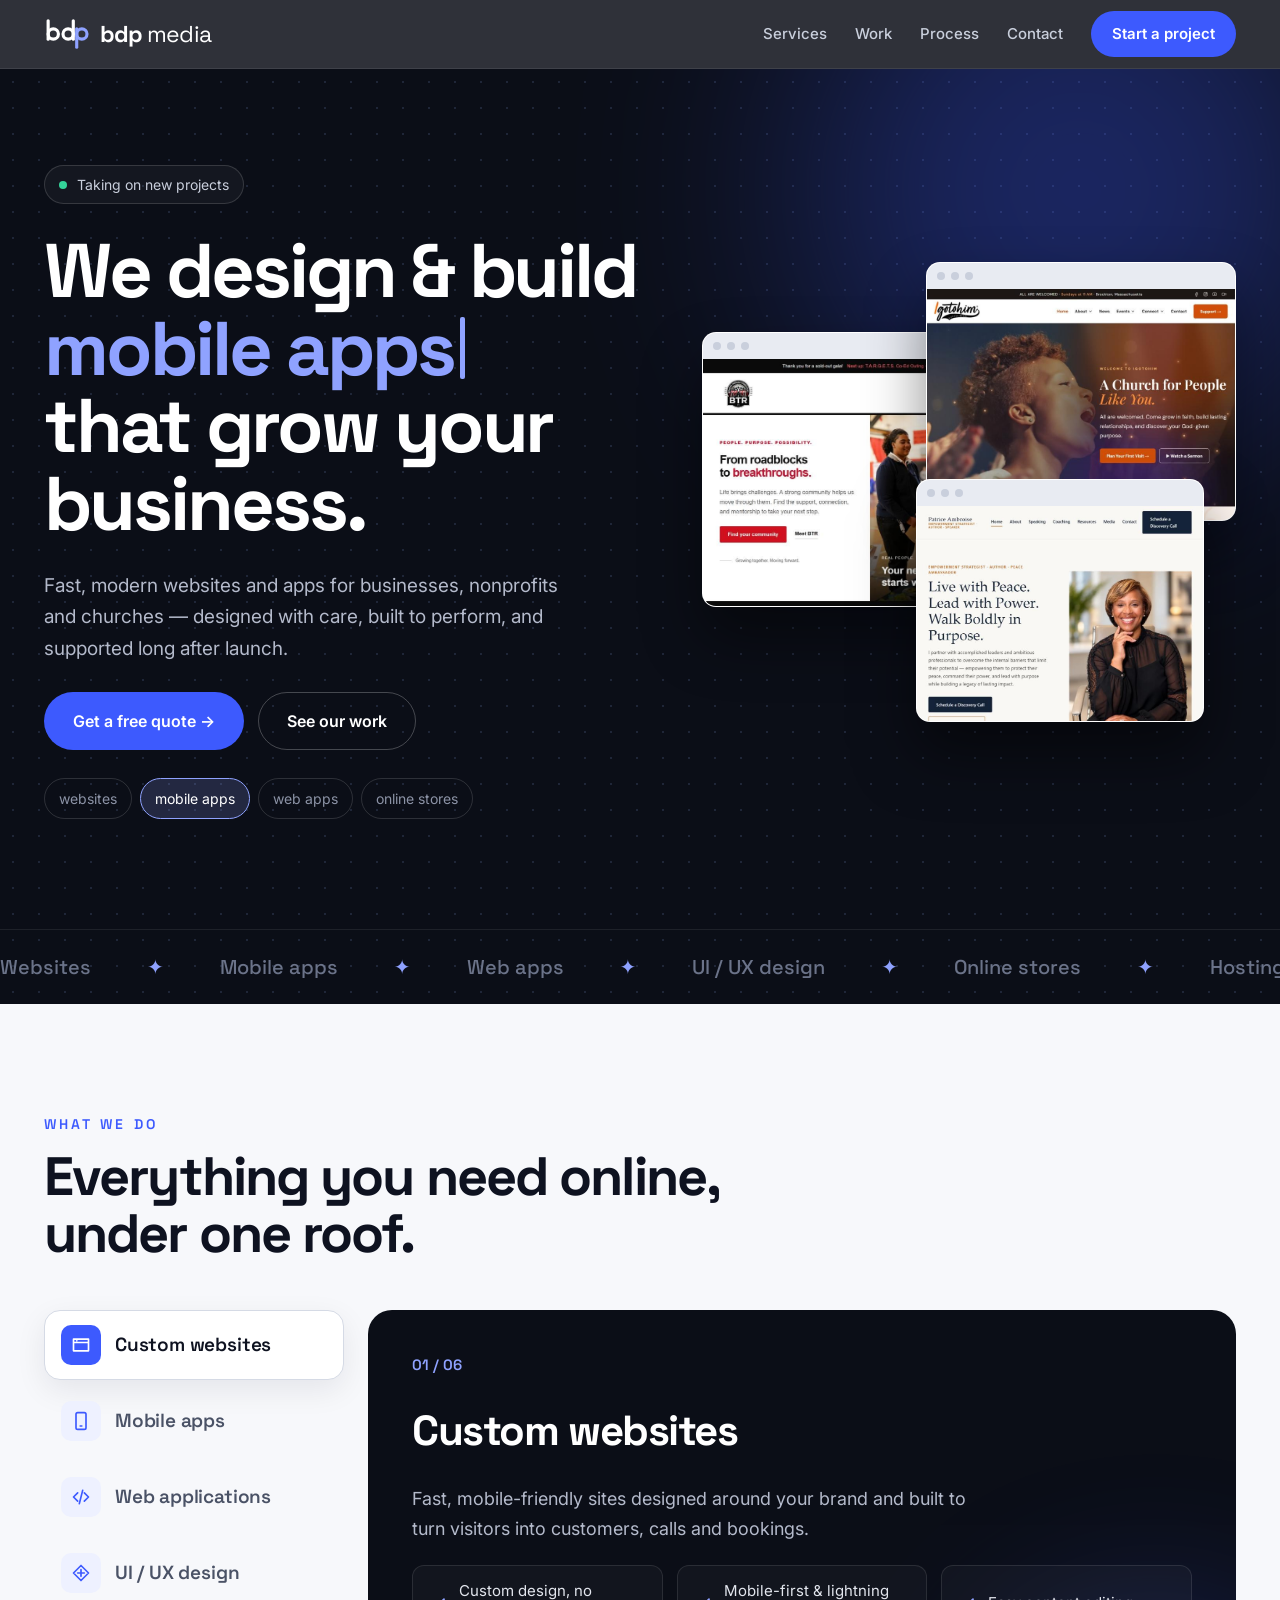
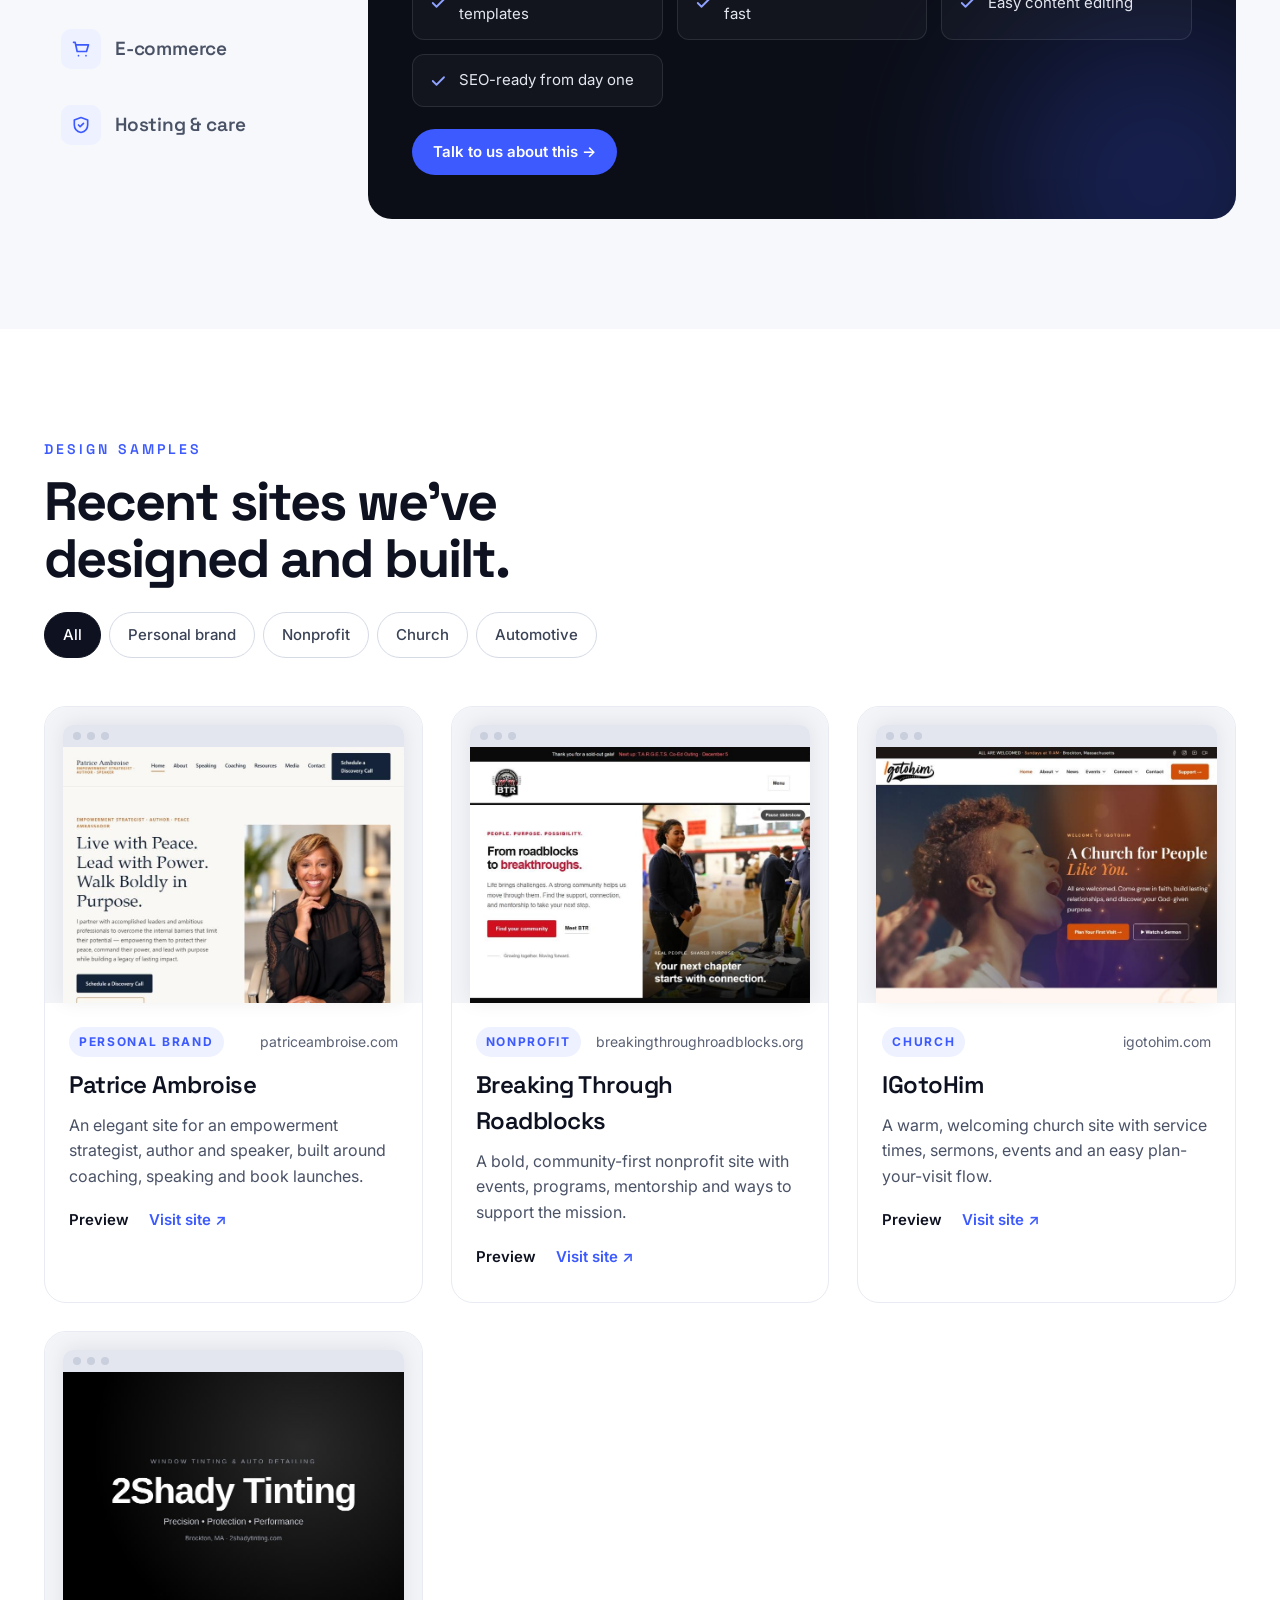
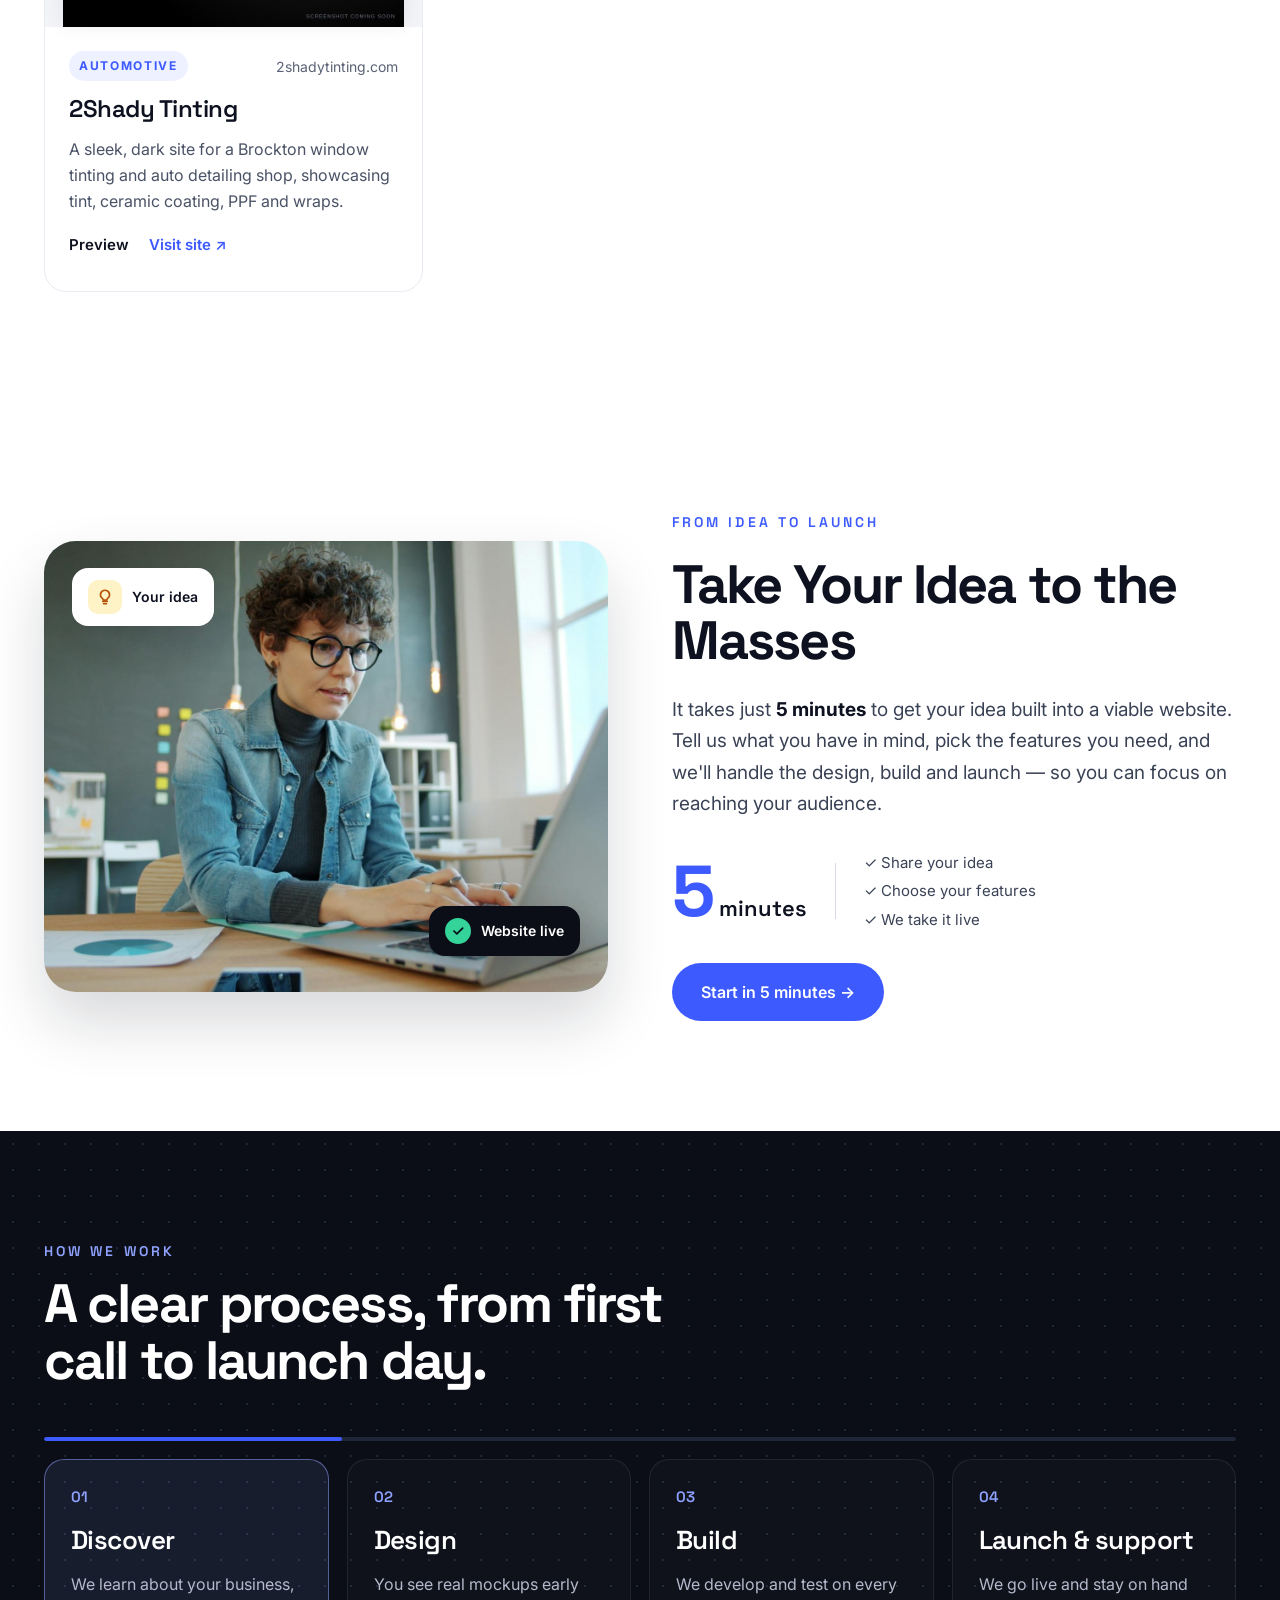
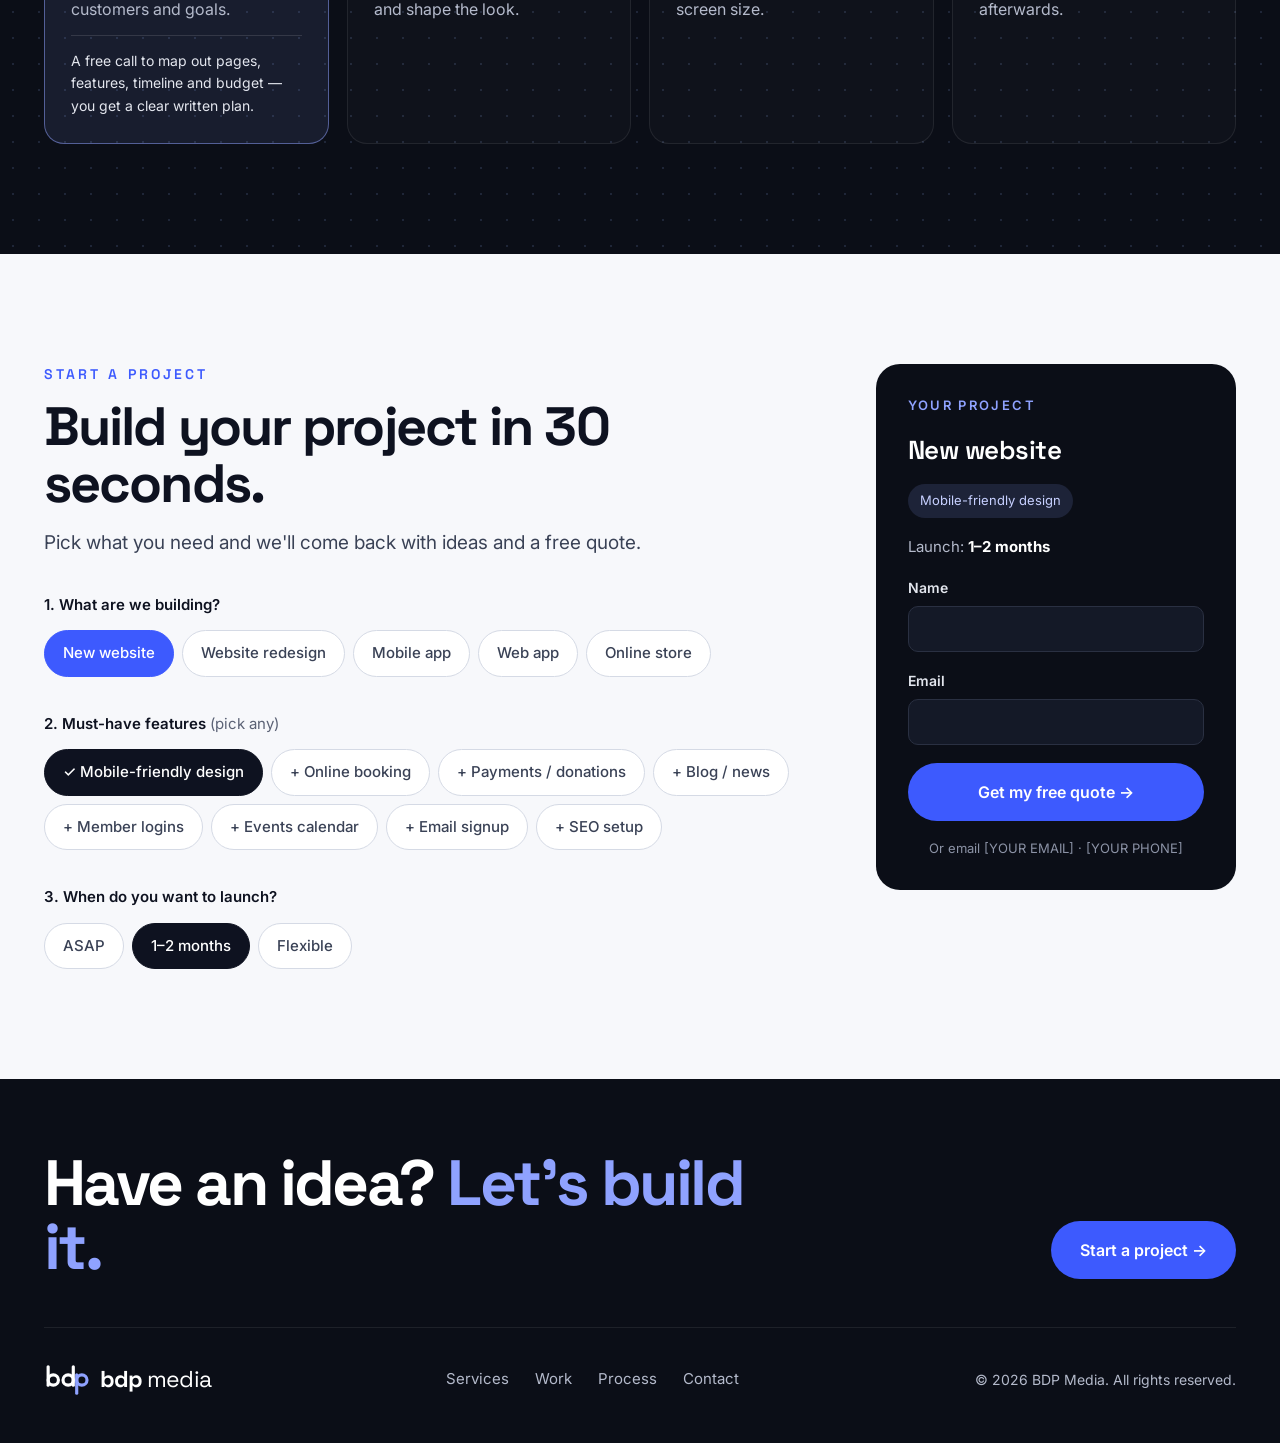
==== commit cd26e34e: "Rebrand to BDP Media and add 2Shady Tinting project New bdp logo mark, favicon and wordmark across a" ====
--- a/index.html
+++ b/index.html
@@ -3,10 +3,10 @@
 <head>
 <meta charset="utf-8">
 <meta name="viewport" content="width=device-width, initial-scale=1">
-<title>DB Media — Web & App Development</title>
-<meta name="description" content="DB Media designs and builds fast, modern websites and mobile apps for businesses, nonprofits and churches.">
-<meta property="og:title" content="DB Media — Web & App Development">
-<meta property="og:description" content="DB Media designs and builds fast, modern websites and mobile apps for businesses, nonprofits and churches.">
+<title>BDP Media — Web & App Development</title>
+<meta name="description" content="BDP Media designs and builds fast, modern websites and mobile apps for businesses, nonprofits and churches.">
+<meta property="og:title" content="BDP Media — Web & App Development">
+<meta property="og:description" content="BDP Media designs and builds fast, modern websites and mobile apps for businesses, nonprofits and churches.">
 <meta name="theme-color" content="#0B0E17">
 <link rel="icon" href="images/favicon.svg" type="image/svg+xml">
 <link rel="preconnect" href="https://fonts.googleapis.com">
@@ -19,7 +19,7 @@
 <a class="skip" href="#main">Skip to content</a>
 <header class="site-header">
   <div class="container">
-    <a class="brand" href="index.html" aria-label="DB Media home"><svg viewBox="0 0 100 94" aria-hidden="true"><circle cx="26" cy="62" r="18" fill="none" stroke="#FFFFFF" stroke-width="11"/><line x1="44" y1="14" x2="44" y2="80" stroke="#FFFFFF" stroke-width="11" stroke-linecap="round"/><line x1="56" y1="14" x2="56" y2="80" stroke="#8FA2FF" stroke-width="11" stroke-linecap="round"/><circle cx="74" cy="62" r="18" fill="none" stroke="#8FA2FF" stroke-width="11"/></svg><span class="wordmark">db<span> media</span></span></a>
+    <a class="brand" href="index.html" aria-label="BDP Media home"><svg viewBox="0 0 160 112" aria-hidden="true"><line x1="14" y1="10" x2="14" y2="74" stroke="#FFFFFF" stroke-width="11" stroke-linecap="round"/><circle cx="32" cy="56" r="18" fill="none" stroke="#FFFFFF" stroke-width="11"/><circle cx="84" cy="56" r="18" fill="none" stroke="#FFFFFF" stroke-width="11"/><line x1="102" y1="10" x2="102" y2="74" stroke="#FFFFFF" stroke-width="11" stroke-linecap="round"/><line x1="114" y1="38" x2="114" y2="102" stroke="#8FA2FF" stroke-width="11" stroke-linecap="round"/><circle cx="132" cy="56" r="18" fill="none" stroke="#8FA2FF" stroke-width="11"/></svg><span class="wordmark">bdp<span> media</span></span></a>
     <button class="nav-toggle" type="button" aria-expanded="false" aria-controls="site-nav" aria-label="Menu"><svg width="22" height="22" viewBox="0 0 24 24" fill="none" stroke="currentColor" stroke-width="2" stroke-linecap="round" stroke-linejoin="round" aria-hidden="true"><path d="M4 7h16M4 12h16M4 17h16"/></svg></button>
     <nav class="nav" id="site-nav" aria-label="Main">
       <a href="services.html">Services</a>
@@ -106,7 +106,7 @@
   <div class="container">
     <div class="section-head section-head--row">
       <div><span class="eyebrow">Design samples</span><h2 class="h2">Recent sites we've designed and built.</h2></div>
-      <div class="filters" role="group" aria-label="Filter projects"><button class="pill" type="button" data-filter="All" aria-pressed="true">All</button><button class="pill" type="button" data-filter="Personal brand" aria-pressed="false">Personal brand</button><button class="pill" type="button" data-filter="Nonprofit" aria-pressed="false">Nonprofit</button><button class="pill" type="button" data-filter="Church" aria-pressed="false">Church</button></div>
+      <div class="filters" role="group" aria-label="Filter projects"><button class="pill" type="button" data-filter="All" aria-pressed="true">All</button><button class="pill" type="button" data-filter="Personal brand" aria-pressed="false">Personal brand</button><button class="pill" type="button" data-filter="Nonprofit" aria-pressed="false">Nonprofit</button><button class="pill" type="button" data-filter="Church" aria-pressed="false">Church</button><button class="pill" type="button" data-filter="Automotive" aria-pressed="false">Automotive</button></div>
     </div>
     <div class="work-grid"><article class="project" data-cat="Personal brand" data-name="Patrice Ambroise" data-domain="patriceambroise.com" data-url="https://patriceambroise.com" data-img="images/patriceambroise.jpg">
         <button class="shot" type="button" data-preview aria-label="Preview Patrice Ambroise">
@@ -137,6 +137,16 @@
           <h3>IGotoHim</h3>
           <p>A warm, welcoming church site with service times, sermons, events and an easy plan-your-visit flow.</p>
           <div class="project-links"><button class="linkbtn" type="button" data-preview>Preview</button><a href="https://igotohim.com" target="_blank" rel="noopener">Visit site ↗</a></div>
+        </div>
+      </article><article class="project" data-cat="Automotive" data-name="2Shady Tinting" data-domain="2shadytinting.com" data-url="https://2shadytinting.com" data-img="images/2shadytinting.jpg">
+        <button class="shot" type="button" data-preview aria-label="Preview 2Shady Tinting">
+          <div class="frame"><div class="browser-bar"><span></span><span></span><span></span></div><div class="crop"><img src="images/2shadytinting.jpg" alt="2Shady Tinting homepage" loading="lazy" width="788" height="591"></div></div>
+        </button>
+        <div class="project-body">
+          <div class="project-meta"><span class="tag">Automotive</span><span class="domain">2shadytinting.com</span></div>
+          <h3>2Shady Tinting</h3>
+          <p>A sleek, dark site for a Brockton window tinting and auto detailing shop, showcasing tint, ceramic coating, PPF and wraps.</p>
+          <div class="project-links"><button class="linkbtn" type="button" data-preview>Preview</button><a href="https://2shadytinting.com" target="_blank" rel="noopener">Visit site ↗</a></div>
         </div>
       </article></div>
   </div>
@@ -213,14 +223,14 @@
       <a class="btn btn--primary" href="contact.html">Start a project →</a>
     </div>
     <div class="footer-bottom">
-      <a class="brand" href="index.html" aria-label="DB Media home"><svg viewBox="0 0 100 94" aria-hidden="true"><circle cx="26" cy="62" r="18" fill="none" stroke="#FFFFFF" stroke-width="11"/><line x1="44" y1="14" x2="44" y2="80" stroke="#FFFFFF" stroke-width="11" stroke-linecap="round"/><line x1="56" y1="14" x2="56" y2="80" stroke="#8FA2FF" stroke-width="11" stroke-linecap="round"/><circle cx="74" cy="62" r="18" fill="none" stroke="#8FA2FF" stroke-width="11"/></svg><span class="wordmark">db<span> media</span></span></a>
+      <a class="brand" href="index.html" aria-label="BDP Media home"><svg viewBox="0 0 160 112" aria-hidden="true"><line x1="14" y1="10" x2="14" y2="74" stroke="#FFFFFF" stroke-width="11" stroke-linecap="round"/><circle cx="32" cy="56" r="18" fill="none" stroke="#FFFFFF" stroke-width="11"/><circle cx="84" cy="56" r="18" fill="none" stroke="#FFFFFF" stroke-width="11"/><line x1="102" y1="10" x2="102" y2="74" stroke="#FFFFFF" stroke-width="11" stroke-linecap="round"/><line x1="114" y1="38" x2="114" y2="102" stroke="#8FA2FF" stroke-width="11" stroke-linecap="round"/><circle cx="132" cy="56" r="18" fill="none" stroke="#8FA2FF" stroke-width="11"/></svg><span class="wordmark">bdp<span> media</span></span></a>
       <nav class="footer-nav" aria-label="Footer">
         <a href="services.html">Services</a>
         <a href="work.html">Work</a>
         <a href="index.html#process">Process</a>
         <a href="contact.html">Contact</a>
       </nav>
-      <p class="small">© <span data-year>2026</span> DB Media. All rights reserved.</p>
+      <p class="small">© <span data-year>2026</span> BDP Media. All rights reserved.</p>
     </div>
   </div>
 </footer>
--- a/css/styles.css
+++ b/css/styles.css
@@ -67,7 +67,7 @@
 .site-header .container { display: flex; align-items: center; justify-content: space-between; gap: 16px; min-height: 68px; }
 .brand { display: flex; align-items: center; gap: 10px; text-decoration: none; color: #fff; }
 .brand:hover { color: #fff; }
-.brand svg { width: 34px; height: 32px; }
+.brand svg { width: 46px; height: 32px; }
 .wordmark { font-family: var(--display); font-size: 23px; letter-spacing: -.04em; font-weight: 700; }
 .wordmark span { font-weight: 400; }
 .nav { display: flex; align-items: center; gap: 28px; }
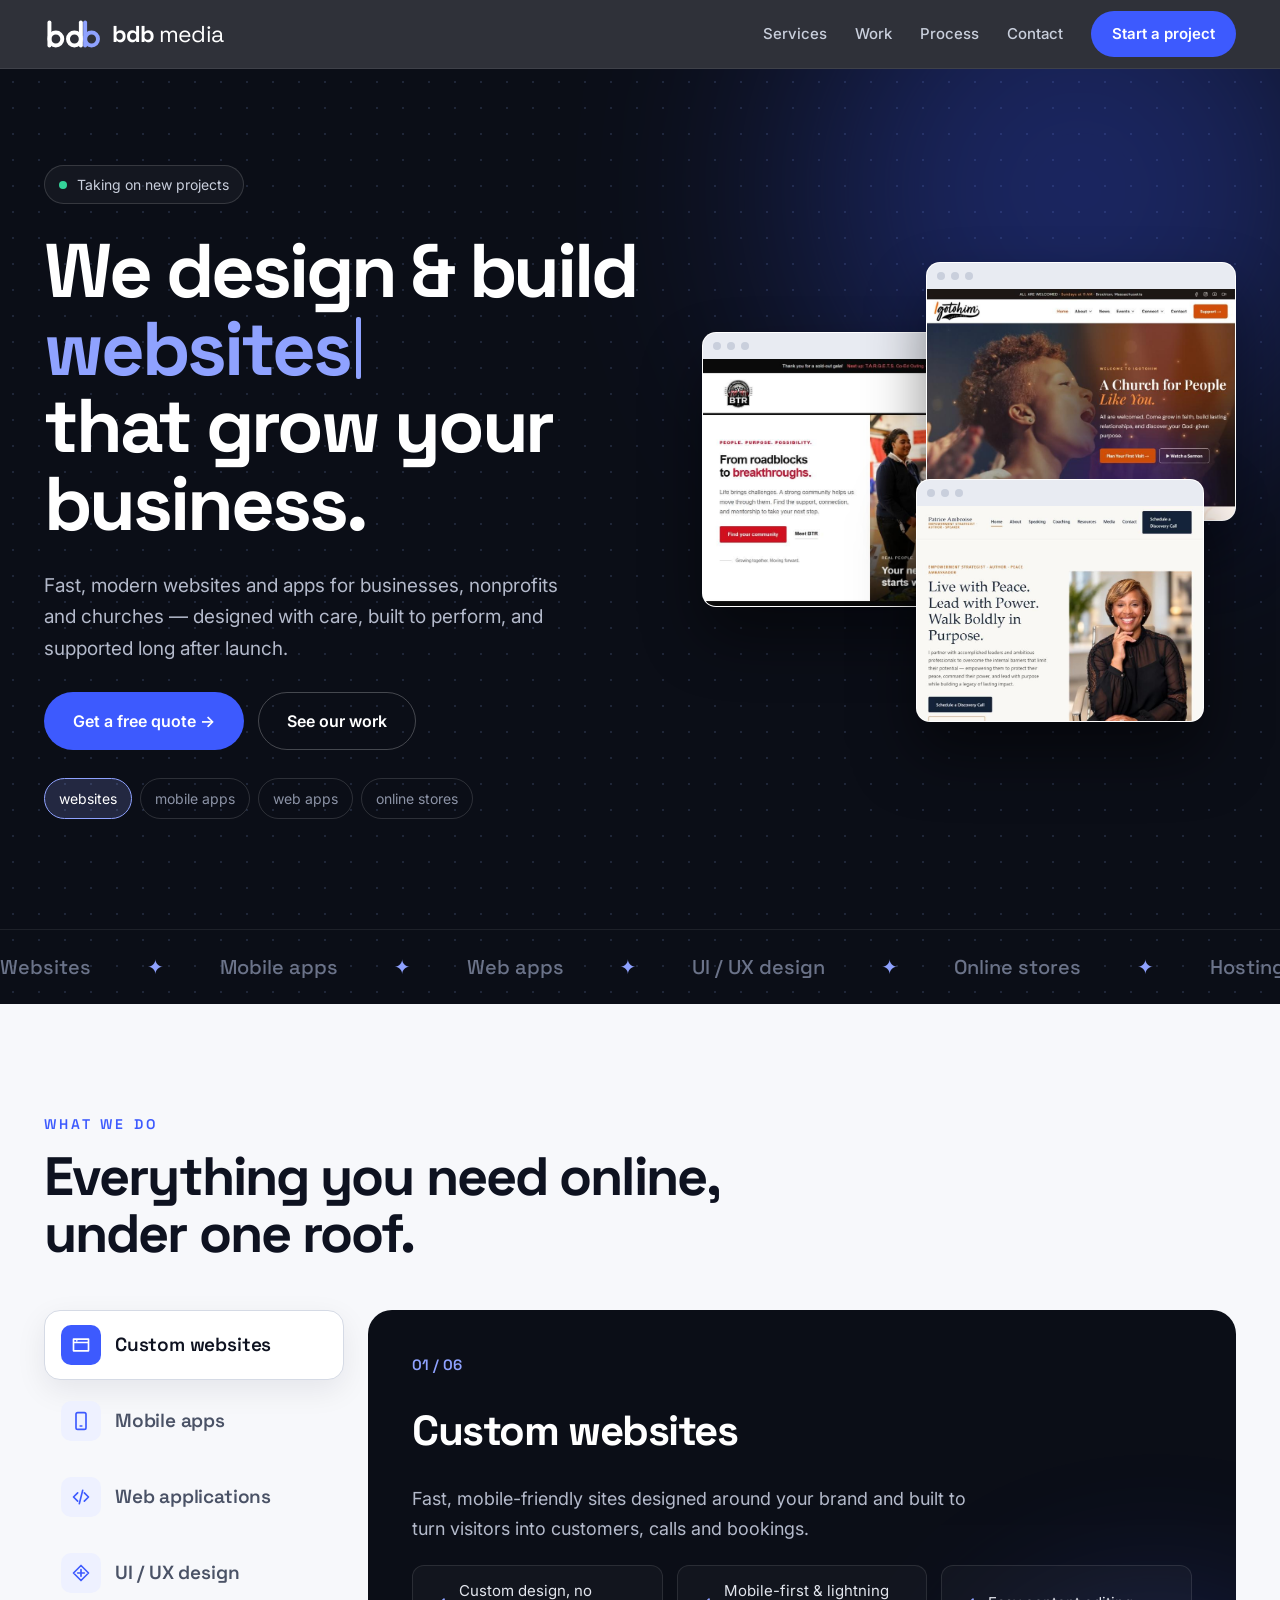
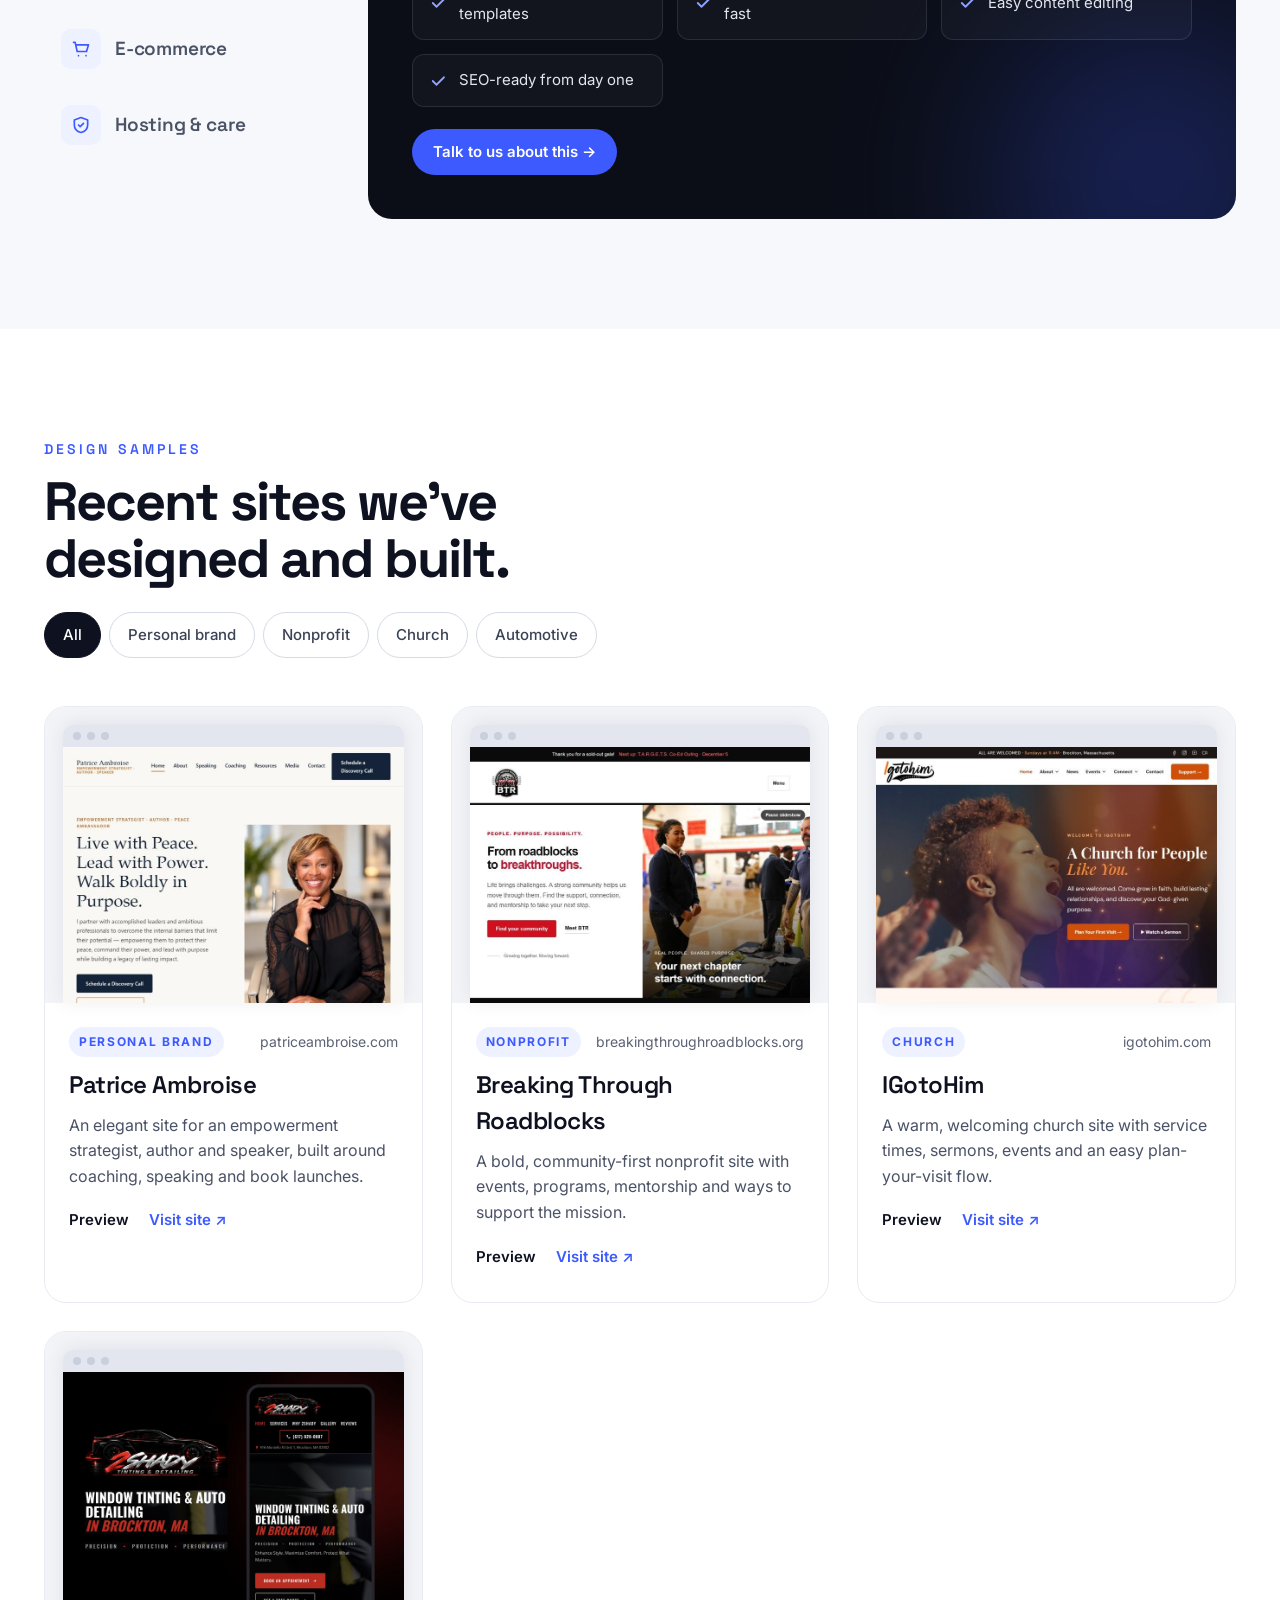
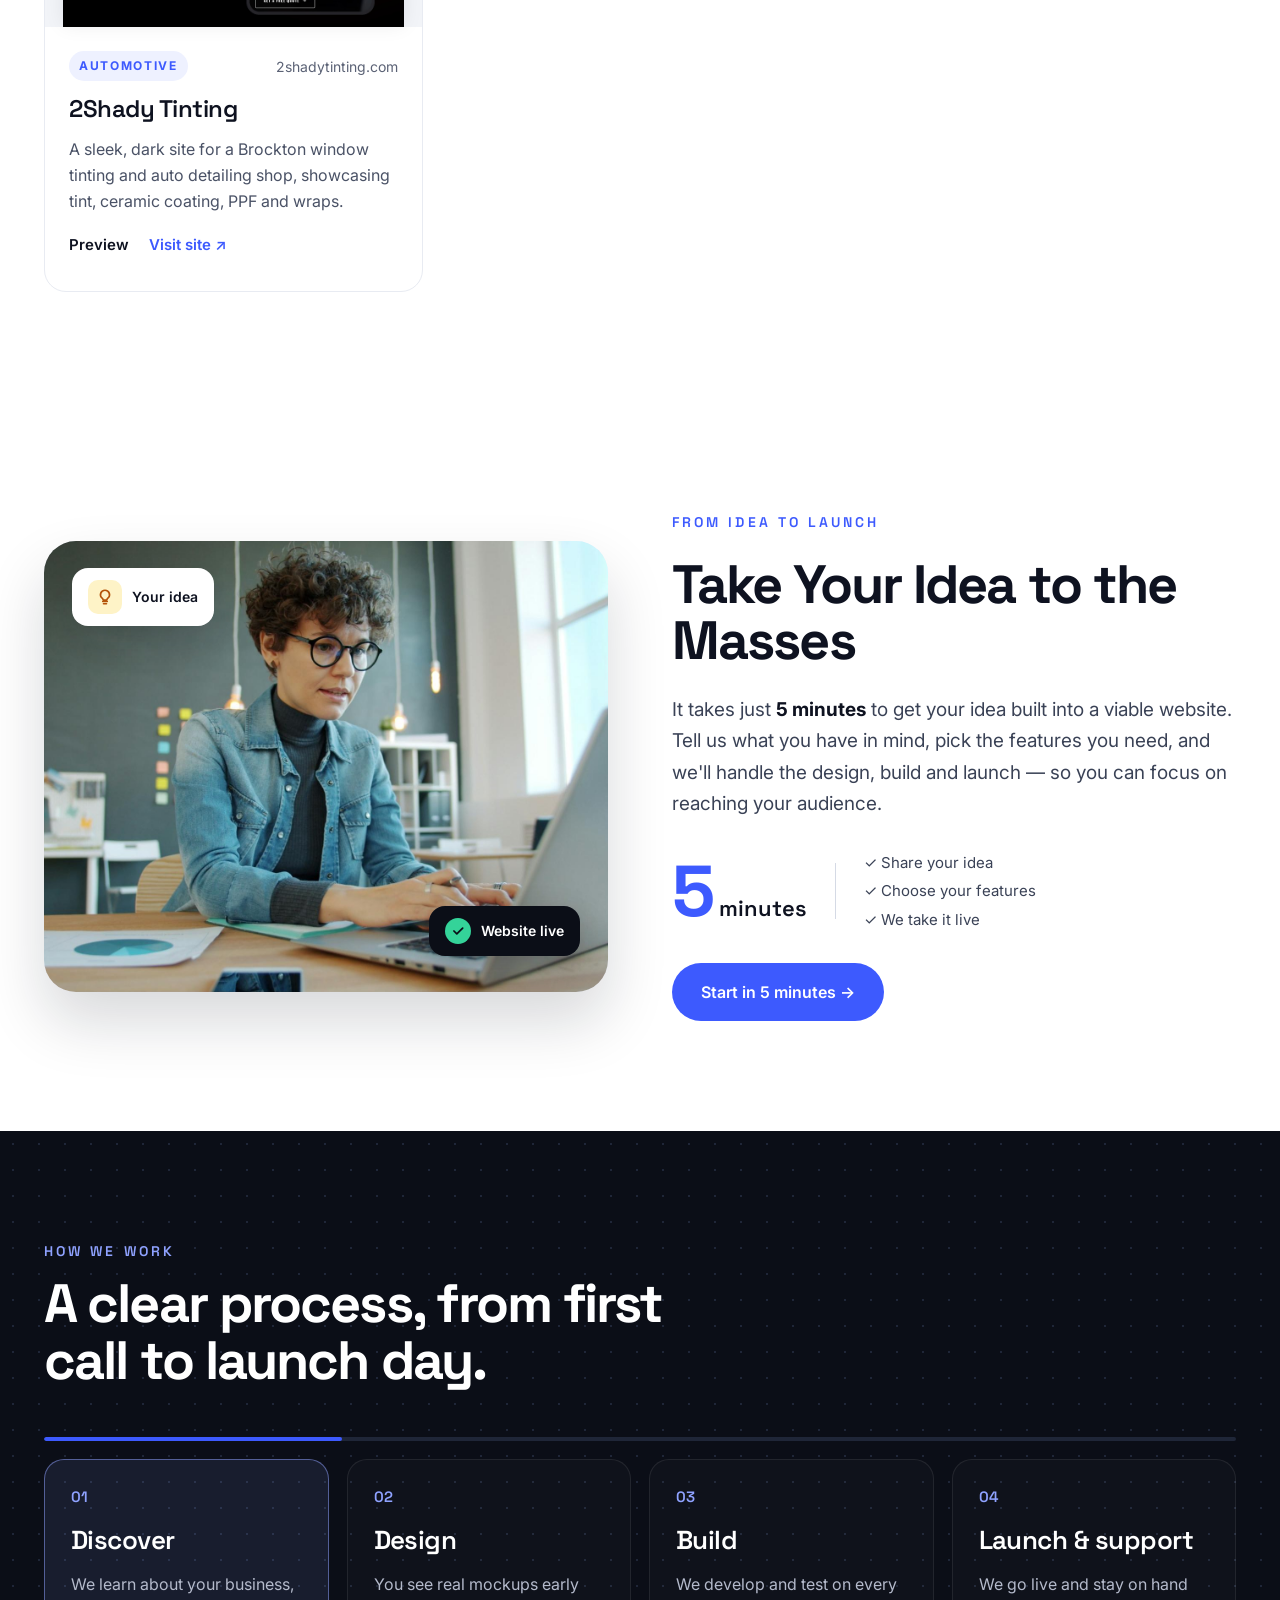
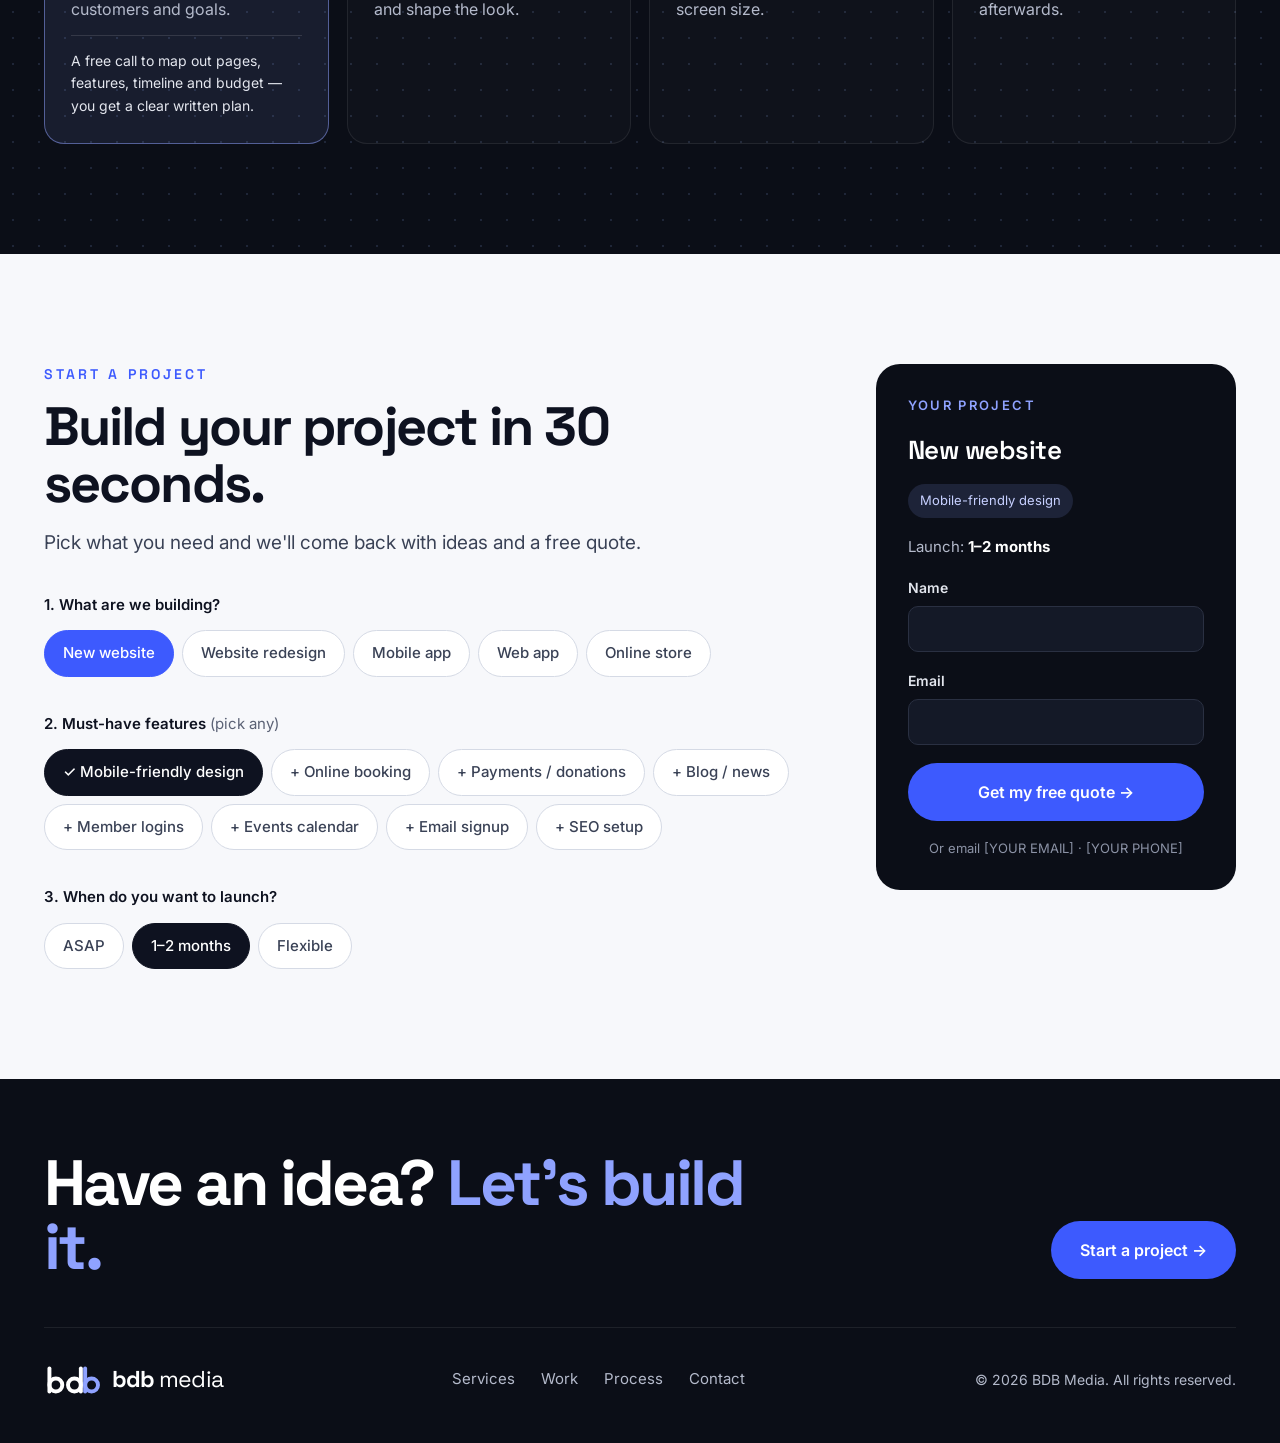
==== commit 4dfd6488: "Rebrand to BDB Media New bdb logo mark, favicon and wordmark across all pages; titles, footer and RE" ====
--- a/index.html
+++ b/index.html
@@ -3,10 +3,10 @@
 <head>
 <meta charset="utf-8">
 <meta name="viewport" content="width=device-width, initial-scale=1">
-<title>BDP Media — Web & App Development</title>
-<meta name="description" content="BDP Media designs and builds fast, modern websites and mobile apps for businesses, nonprofits and churches.">
-<meta property="og:title" content="BDP Media — Web & App Development">
-<meta property="og:description" content="BDP Media designs and builds fast, modern websites and mobile apps for businesses, nonprofits and churches.">
+<title>BDB Media — Web & App Development</title>
+<meta name="description" content="BDB Media designs and builds fast, modern websites and mobile apps for businesses, nonprofits and churches.">
+<meta property="og:title" content="BDB Media — Web & App Development">
+<meta property="og:description" content="BDB Media designs and builds fast, modern websites and mobile apps for businesses, nonprofits and churches.">
 <meta name="theme-color" content="#0B0E17">
 <link rel="icon" href="images/favicon.svg" type="image/svg+xml">
 <link rel="preconnect" href="https://fonts.googleapis.com">
@@ -19,7 +19,7 @@
 <a class="skip" href="#main">Skip to content</a>
 <header class="site-header">
   <div class="container">
-    <a class="brand" href="index.html" aria-label="BDP Media home"><svg viewBox="0 0 160 112" aria-hidden="true"><line x1="14" y1="10" x2="14" y2="74" stroke="#FFFFFF" stroke-width="11" stroke-linecap="round"/><circle cx="32" cy="56" r="18" fill="none" stroke="#FFFFFF" stroke-width="11"/><circle cx="84" cy="56" r="18" fill="none" stroke="#FFFFFF" stroke-width="11"/><line x1="102" y1="10" x2="102" y2="74" stroke="#FFFFFF" stroke-width="11" stroke-linecap="round"/><line x1="114" y1="38" x2="114" y2="102" stroke="#8FA2FF" stroke-width="11" stroke-linecap="round"/><circle cx="132" cy="56" r="18" fill="none" stroke="#8FA2FF" stroke-width="11"/></svg><span class="wordmark">bdp<span> media</span></span></a>
+    <a class="brand" href="index.html" aria-label="BDB Media home"><svg viewBox="0 0 160 84" aria-hidden="true"><line x1="14" y1="10" x2="14" y2="74" stroke="#FFFFFF" stroke-width="11" stroke-linecap="round"/><circle cx="32" cy="56" r="18" fill="none" stroke="#FFFFFF" stroke-width="11"/><circle cx="84" cy="56" r="18" fill="none" stroke="#FFFFFF" stroke-width="11"/><line x1="102" y1="10" x2="102" y2="74" stroke="#FFFFFF" stroke-width="11" stroke-linecap="round"/><line x1="114" y1="10" x2="114" y2="74" stroke="#8FA2FF" stroke-width="11" stroke-linecap="round"/><circle cx="132" cy="56" r="18" fill="none" stroke="#8FA2FF" stroke-width="11"/></svg><span class="wordmark">bdb<span> media</span></span></a>
     <button class="nav-toggle" type="button" aria-expanded="false" aria-controls="site-nav" aria-label="Menu"><svg width="22" height="22" viewBox="0 0 24 24" fill="none" stroke="currentColor" stroke-width="2" stroke-linecap="round" stroke-linejoin="round" aria-hidden="true"><path d="M4 7h16M4 12h16M4 17h16"/></svg></button>
     <nav class="nav" id="site-nav" aria-label="Main">
       <a href="services.html">Services</a>
@@ -138,7 +138,7 @@
           <p>A warm, welcoming church site with service times, sermons, events and an easy plan-your-visit flow.</p>
           <div class="project-links"><button class="linkbtn" type="button" data-preview>Preview</button><a href="https://igotohim.com" target="_blank" rel="noopener">Visit site ↗</a></div>
         </div>
-      </article><article class="project" data-cat="Automotive" data-name="2Shady Tinting" data-domain="2shadytinting.com" data-url="https://2shadytinting.com" data-img="images/2shadytinting.jpg">
+      </article><article class="project" data-cat="Automotive" data-name="2Shady Tinting" data-domain="2shadytinting.com" data-url="https://www.2shadytinting.com" data-img="images/2shadytinting.jpg">
         <button class="shot" type="button" data-preview aria-label="Preview 2Shady Tinting">
           <div class="frame"><div class="browser-bar"><span></span><span></span><span></span></div><div class="crop"><img src="images/2shadytinting.jpg" alt="2Shady Tinting homepage" loading="lazy" width="788" height="591"></div></div>
         </button>
@@ -146,7 +146,7 @@
           <div class="project-meta"><span class="tag">Automotive</span><span class="domain">2shadytinting.com</span></div>
           <h3>2Shady Tinting</h3>
           <p>A sleek, dark site for a Brockton window tinting and auto detailing shop, showcasing tint, ceramic coating, PPF and wraps.</p>
-          <div class="project-links"><button class="linkbtn" type="button" data-preview>Preview</button><a href="https://2shadytinting.com" target="_blank" rel="noopener">Visit site ↗</a></div>
+          <div class="project-links"><button class="linkbtn" type="button" data-preview>Preview</button><a href="https://www.2shadytinting.com" target="_blank" rel="noopener">Visit site ↗</a></div>
         </div>
       </article></div>
   </div>
@@ -223,14 +223,14 @@
       <a class="btn btn--primary" href="contact.html">Start a project →</a>
     </div>
     <div class="footer-bottom">
-      <a class="brand" href="index.html" aria-label="BDP Media home"><svg viewBox="0 0 160 112" aria-hidden="true"><line x1="14" y1="10" x2="14" y2="74" stroke="#FFFFFF" stroke-width="11" stroke-linecap="round"/><circle cx="32" cy="56" r="18" fill="none" stroke="#FFFFFF" stroke-width="11"/><circle cx="84" cy="56" r="18" fill="none" stroke="#FFFFFF" stroke-width="11"/><line x1="102" y1="10" x2="102" y2="74" stroke="#FFFFFF" stroke-width="11" stroke-linecap="round"/><line x1="114" y1="38" x2="114" y2="102" stroke="#8FA2FF" stroke-width="11" stroke-linecap="round"/><circle cx="132" cy="56" r="18" fill="none" stroke="#8FA2FF" stroke-width="11"/></svg><span class="wordmark">bdp<span> media</span></span></a>
+      <a class="brand" href="index.html" aria-label="BDB Media home"><svg viewBox="0 0 160 84" aria-hidden="true"><line x1="14" y1="10" x2="14" y2="74" stroke="#FFFFFF" stroke-width="11" stroke-linecap="round"/><circle cx="32" cy="56" r="18" fill="none" stroke="#FFFFFF" stroke-width="11"/><circle cx="84" cy="56" r="18" fill="none" stroke="#FFFFFF" stroke-width="11"/><line x1="102" y1="10" x2="102" y2="74" stroke="#FFFFFF" stroke-width="11" stroke-linecap="round"/><line x1="114" y1="10" x2="114" y2="74" stroke="#8FA2FF" stroke-width="11" stroke-linecap="round"/><circle cx="132" cy="56" r="18" fill="none" stroke="#8FA2FF" stroke-width="11"/></svg><span class="wordmark">bdb<span> media</span></span></a>
       <nav class="footer-nav" aria-label="Footer">
         <a href="services.html">Services</a>
         <a href="work.html">Work</a>
         <a href="index.html#process">Process</a>
         <a href="contact.html">Contact</a>
       </nav>
-      <p class="small">© <span data-year>2026</span> BDP Media. All rights reserved.</p>
+      <p class="small">© <span data-year>2026</span> BDB Media. All rights reserved.</p>
     </div>
   </div>
 </footer>
--- a/css/styles.css
+++ b/css/styles.css
@@ -67,7 +67,7 @@
 .site-header .container { display: flex; align-items: center; justify-content: space-between; gap: 16px; min-height: 68px; }
 .brand { display: flex; align-items: center; gap: 10px; text-decoration: none; color: #fff; }
 .brand:hover { color: #fff; }
-.brand svg { width: 46px; height: 32px; }
+.brand svg { width: 58px; height: 30px; }
 .wordmark { font-family: var(--display); font-size: 23px; letter-spacing: -.04em; font-weight: 700; }
 .wordmark span { font-weight: 400; }
 .nav { display: flex; align-items: center; gap: 28px; }
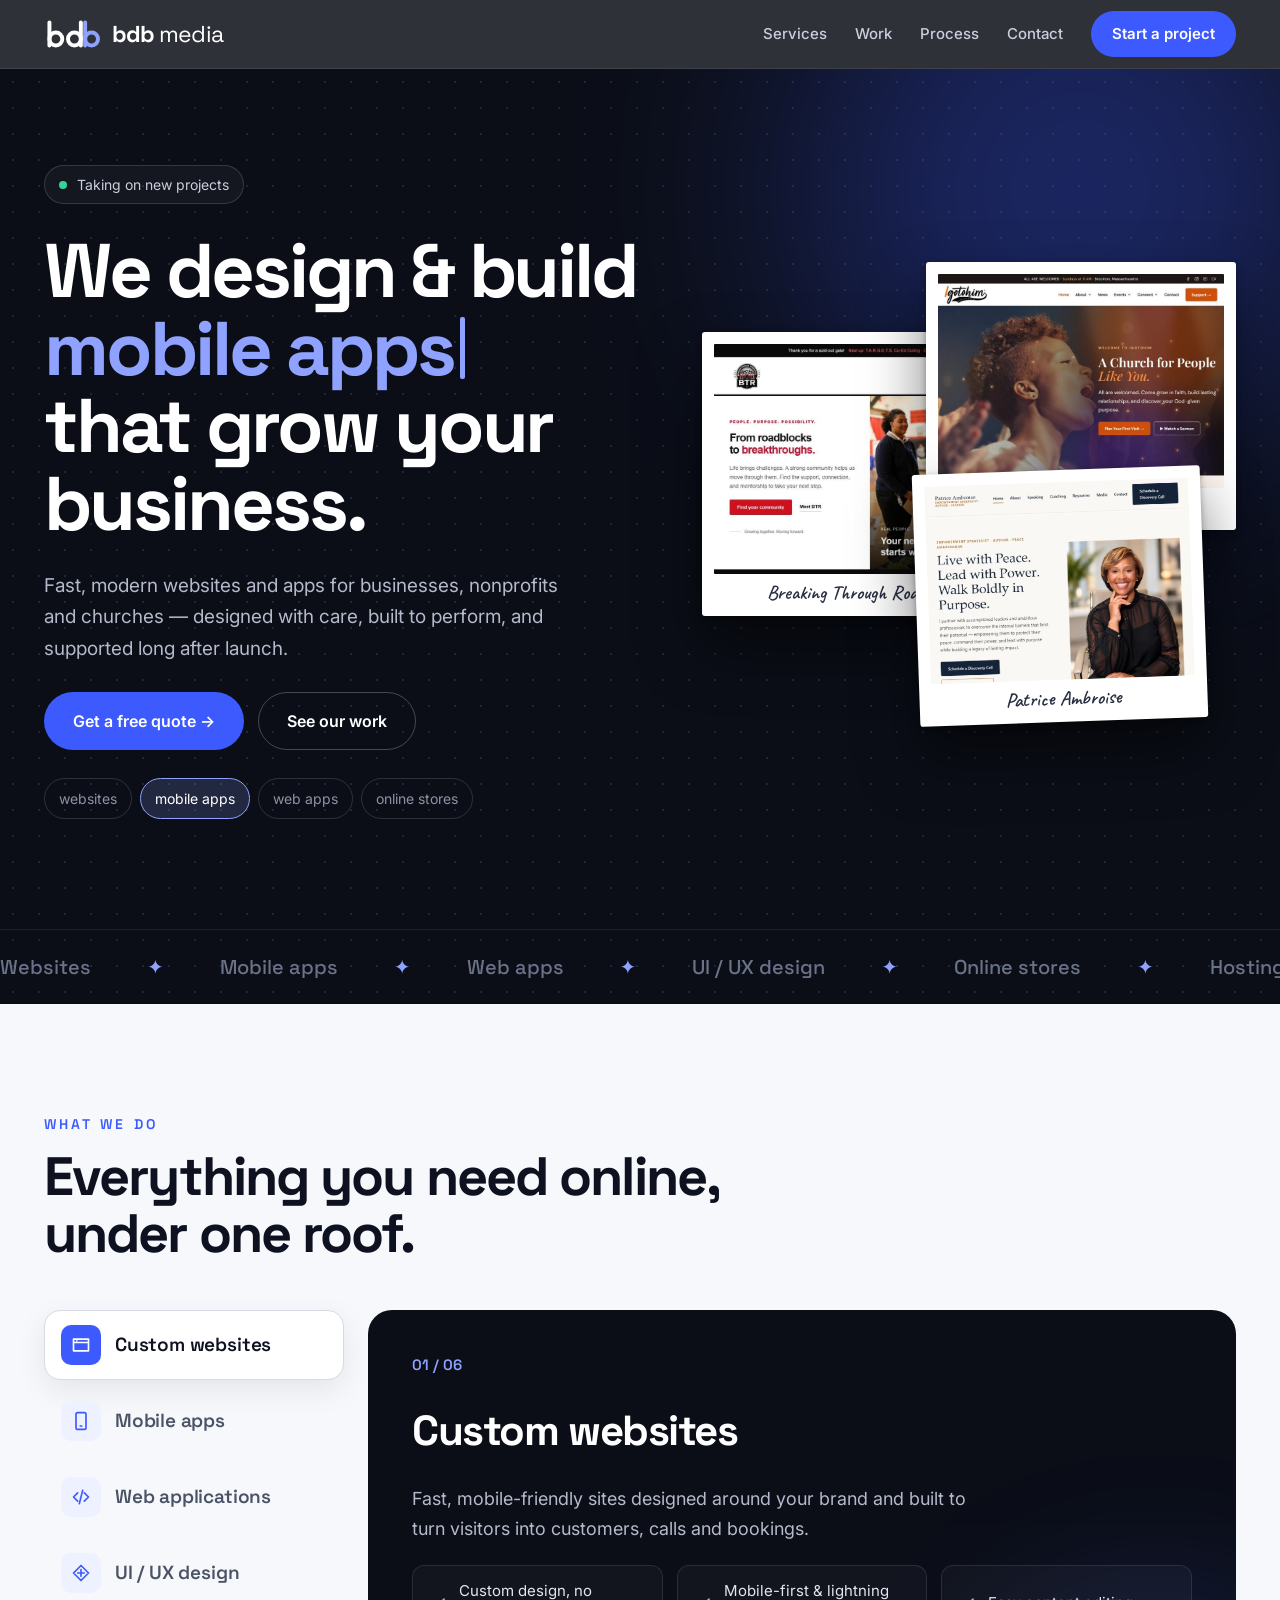
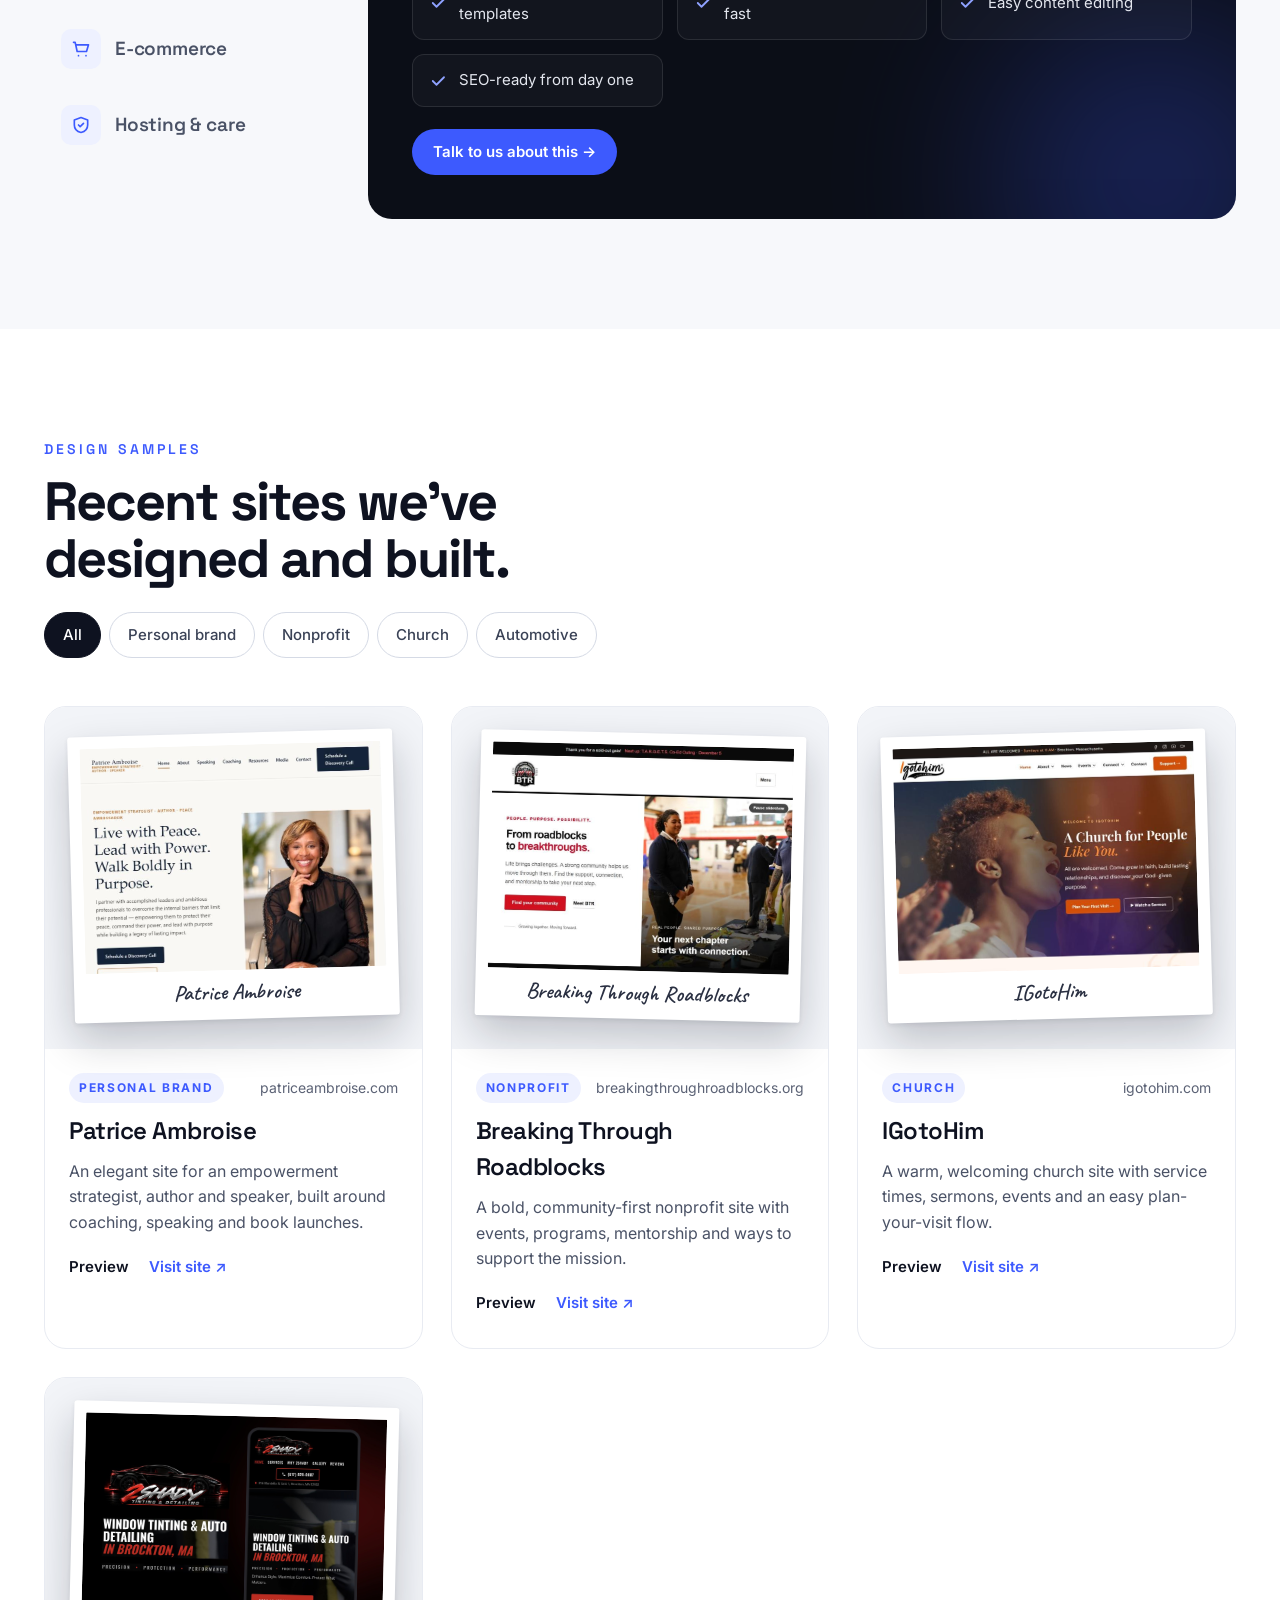
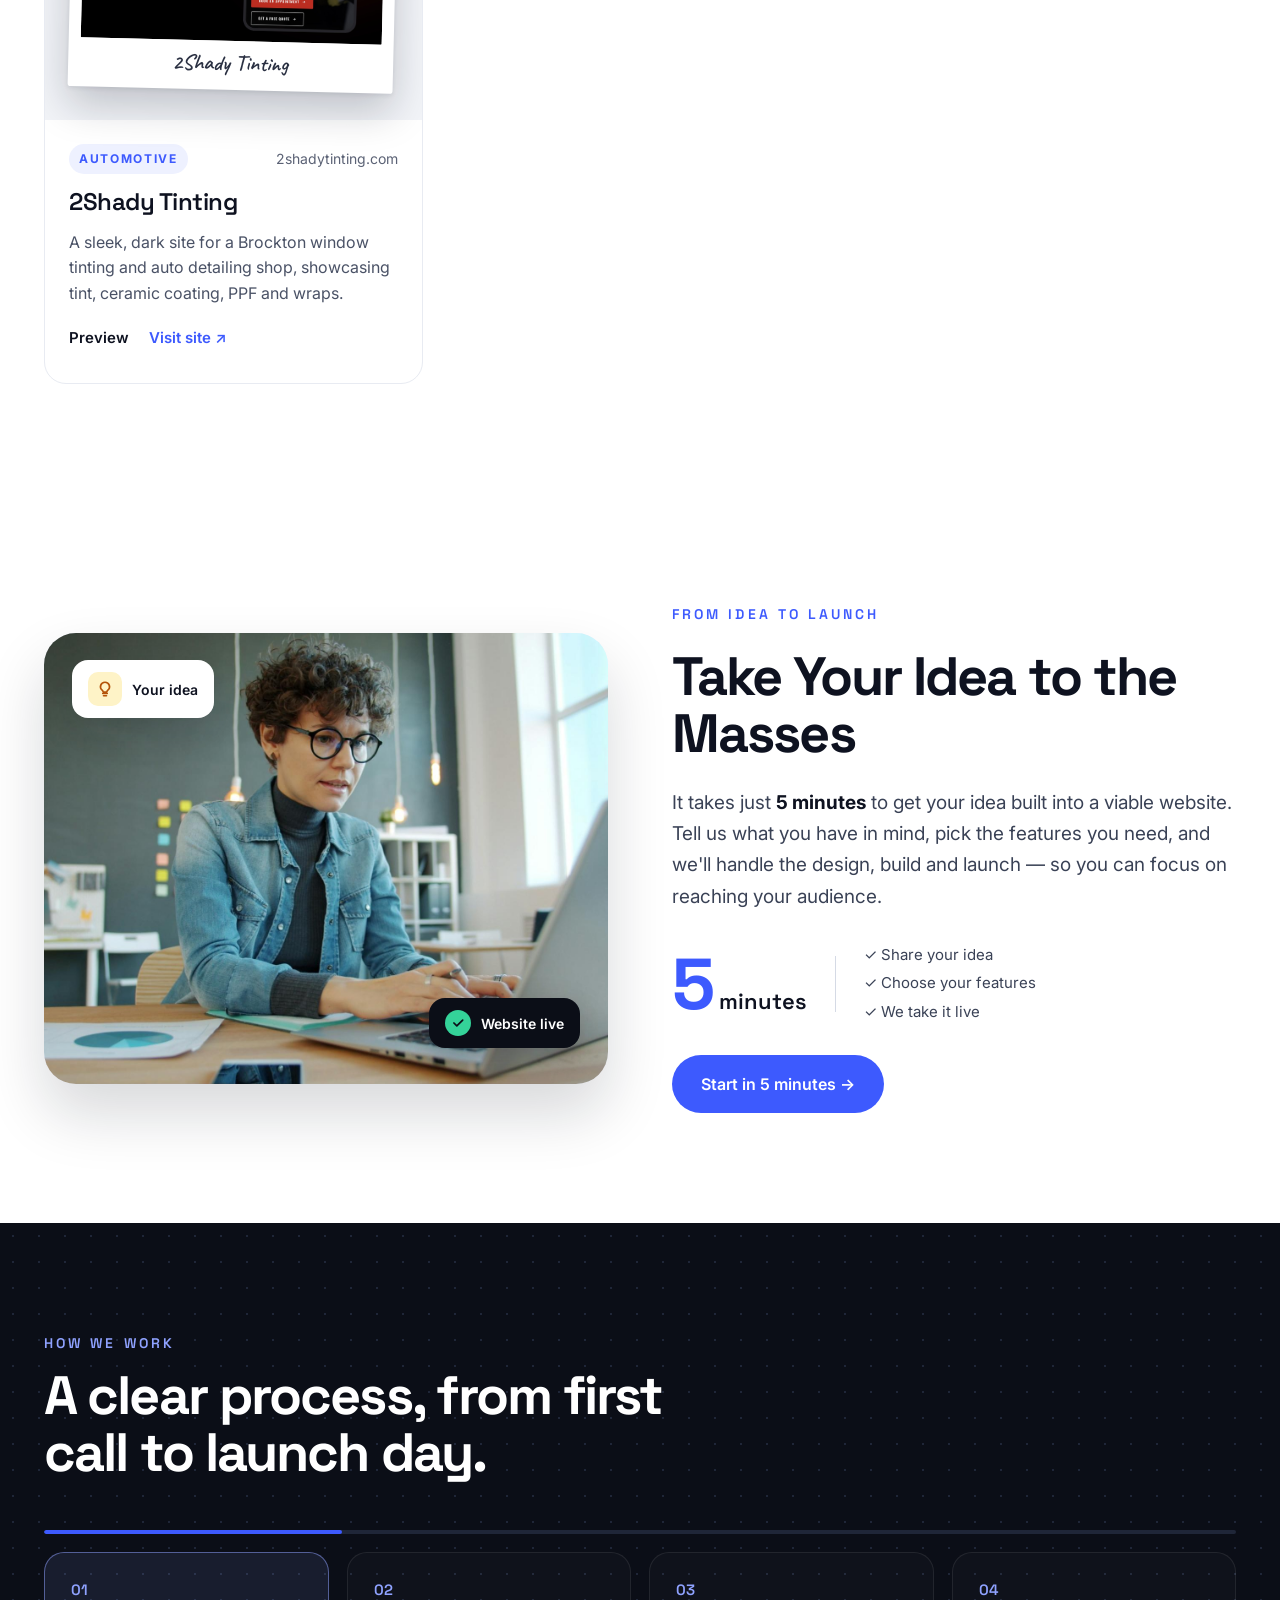
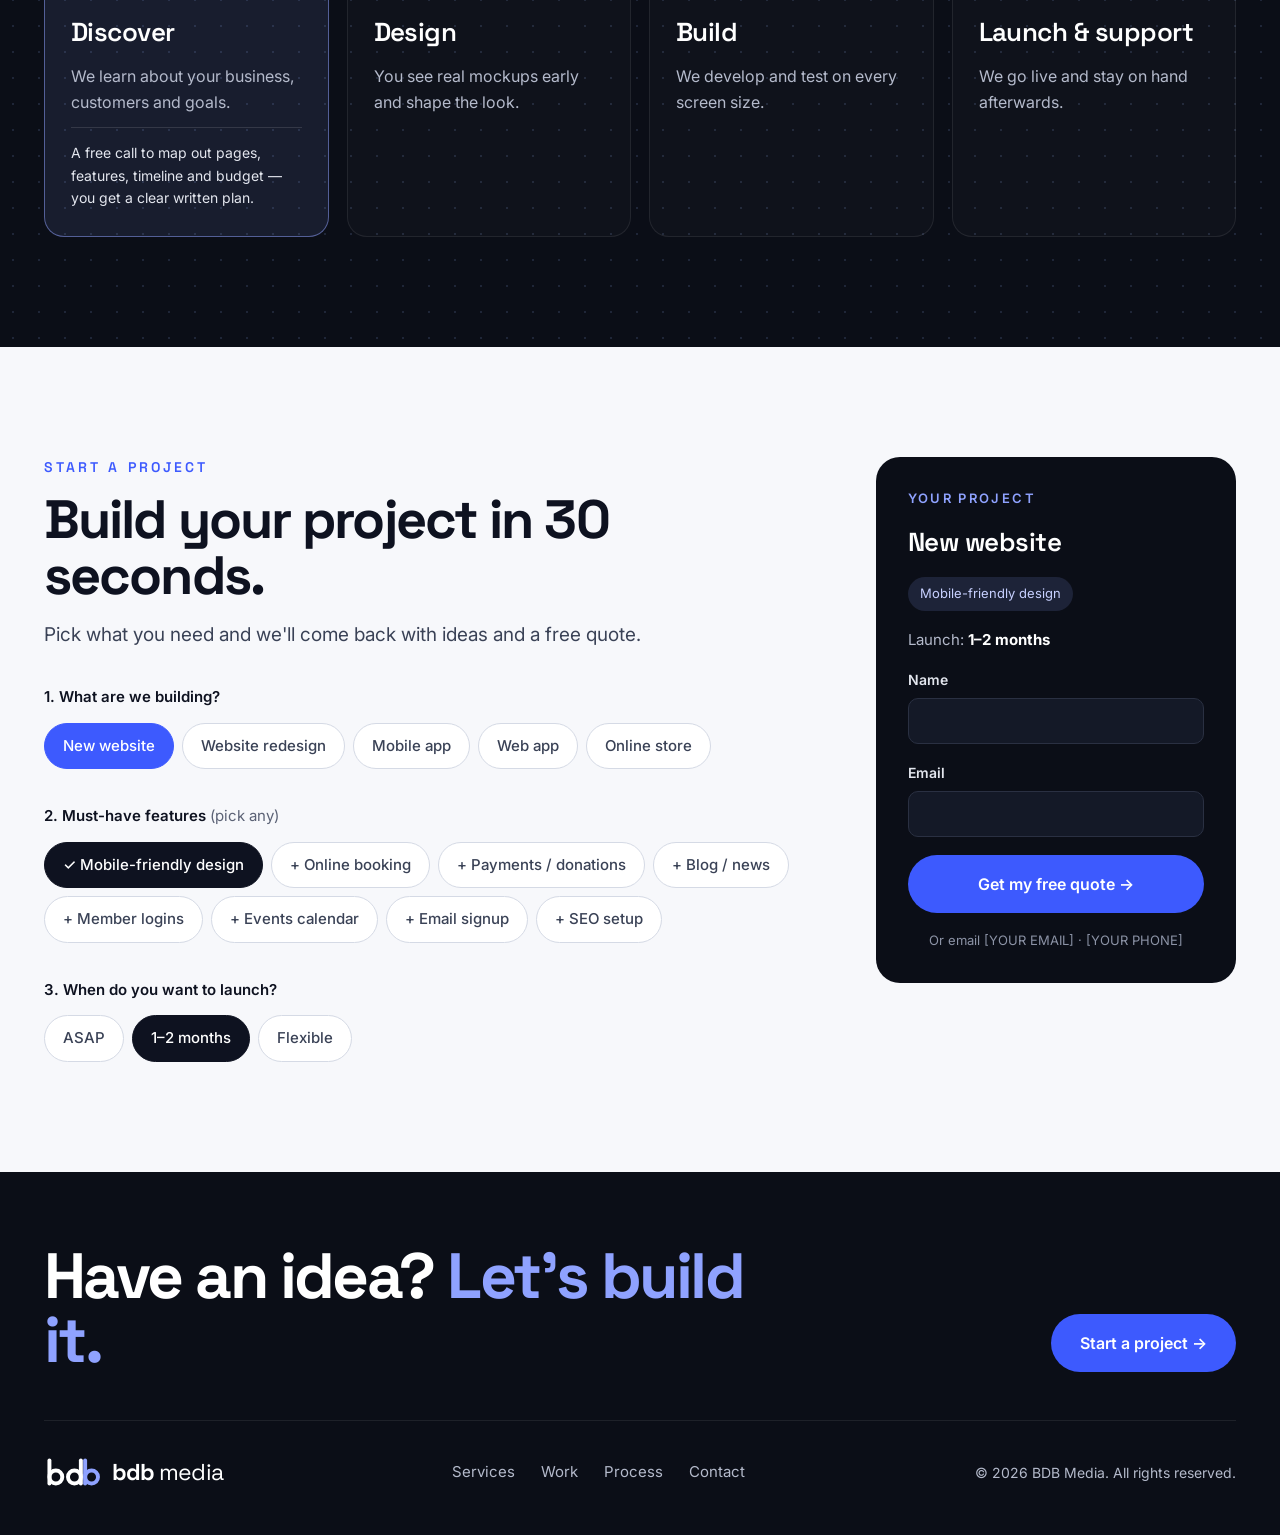
==== commit ef123c8d: "Show website snapshots as Polaroid prints White Polaroid frames with handwritten captions, slight ti" ====
--- a/index.html
+++ b/index.html
@@ -11,7 +11,7 @@
 <link rel="icon" href="images/favicon.svg" type="image/svg+xml">
 <link rel="preconnect" href="https://fonts.googleapis.com">
 <link rel="preconnect" href="https://fonts.gstatic.com" crossorigin>
-<link rel="stylesheet" href="https://fonts.googleapis.com/css2?family=Space+Grotesk:wght@400;500;600;700&family=Inter:wght@400;500;600;700&display=swap">
+<link rel="stylesheet" href="https://fonts.googleapis.com/css2?family=Space+Grotesk:wght@400;500;600;700&family=Inter:wght@400;500;600;700&family=Caveat:wght@600&display=swap">
 <link rel="stylesheet" href="css/styles.css">
 <script src="js/main.js" defer></script>
 </head>
@@ -47,9 +47,9 @@
 <button class="chip" type="button" data-word="online stores" aria-pressed="false">online stores</button></div>
     </div>
     <div class="hero-art">
-      <div class="browser b1"><div class="browser-bar"><span></span><span></span><span></span></div><img src="images/breakingthroughroadblocks.jpg" alt="Breaking Through Roadblocks homepage" width="788" height="591"></div>
-      <div class="browser b2"><div class="browser-bar"><span></span><span></span><span></span></div><img src="images/igotohim.jpg" alt="IGotoHim homepage" width="788" height="591"></div>
-      <div class="browser b3"><div class="browser-bar"><span></span><span></span><span></span></div><img src="images/patriceambroise.jpg" alt="Patrice Ambroise homepage" width="788" height="591"></div>
+      <figure class="polaroid b1"><img src="images/breakingthroughroadblocks.jpg" alt="Breaking Through Roadblocks homepage" width="788" height="591"><figcaption>Breaking Through Roadblocks</figcaption></figure>
+      <figure class="polaroid b2"><img src="images/igotohim.jpg" alt="IGotoHim homepage" width="788" height="591"><figcaption>IGotoHim</figcaption></figure>
+      <figure class="polaroid b3"><img src="images/patriceambroise.jpg" alt="Patrice Ambroise homepage" width="788" height="591"><figcaption>Patrice Ambroise</figcaption></figure>
     </div>
   </div>
   <div class="marquee-wrap" aria-hidden="true"><div class="marquee"><span>Websites</span><b>✦</b><span>Mobile apps</span><b>✦</b><span>Web apps</span><b>✦</b><span>UI / UX design</span><b>✦</b><span>Online stores</span><b>✦</b><span>Hosting &amp; care</span><b>✦</b><span>Websites</span><b>✦</b><span>Mobile apps</span><b>✦</b><span>Web apps</span><b>✦</b><span>UI / UX design</span><b>✦</b><span>Online stores</span><b>✦</b><span>Hosting &amp; care</span><b>✦</b></div></div>
@@ -110,7 +110,7 @@
     </div>
     <div class="work-grid"><article class="project" data-cat="Personal brand" data-name="Patrice Ambroise" data-domain="patriceambroise.com" data-url="https://patriceambroise.com" data-img="images/patriceambroise.jpg">
         <button class="shot" type="button" data-preview aria-label="Preview Patrice Ambroise">
-          <div class="frame"><div class="browser-bar"><span></span><span></span><span></span></div><div class="crop"><img src="images/patriceambroise.jpg" alt="Patrice Ambroise homepage" loading="lazy" width="788" height="591"></div></div>
+          <figure class="polaroid"><div class="crop"><img src="images/patriceambroise.jpg" alt="Patrice Ambroise homepage" loading="lazy" width="788" height="591"></div><figcaption>Patrice Ambroise</figcaption></figure>
         </button>
         <div class="project-body">
           <div class="project-meta"><span class="tag">Personal brand</span><span class="domain">patriceambroise.com</span></div>
@@ -120,7 +120,7 @@
         </div>
       </article><article class="project" data-cat="Nonprofit" data-name="Breaking Through Roadblocks" data-domain="breakingthroughroadblocks.org" data-url="https://breakingthroughroadblocks.org" data-img="images/breakingthroughroadblocks.jpg">
         <button class="shot" type="button" data-preview aria-label="Preview Breaking Through Roadblocks">
-          <div class="frame"><div class="browser-bar"><span></span><span></span><span></span></div><div class="crop"><img src="images/breakingthroughroadblocks.jpg" alt="Breaking Through Roadblocks homepage" loading="lazy" width="788" height="591"></div></div>
+          <figure class="polaroid"><div class="crop"><img src="images/breakingthroughroadblocks.jpg" alt="Breaking Through Roadblocks homepage" loading="lazy" width="788" height="591"></div><figcaption>Breaking Through Roadblocks</figcaption></figure>
         </button>
         <div class="project-body">
           <div class="project-meta"><span class="tag">Nonprofit</span><span class="domain">breakingthroughroadblocks.org</span></div>
@@ -130,7 +130,7 @@
         </div>
       </article><article class="project" data-cat="Church" data-name="IGotoHim" data-domain="igotohim.com" data-url="https://igotohim.com" data-img="images/igotohim.jpg">
         <button class="shot" type="button" data-preview aria-label="Preview IGotoHim">
-          <div class="frame"><div class="browser-bar"><span></span><span></span><span></span></div><div class="crop"><img src="images/igotohim.jpg" alt="IGotoHim homepage" loading="lazy" width="788" height="591"></div></div>
+          <figure class="polaroid"><div class="crop"><img src="images/igotohim.jpg" alt="IGotoHim homepage" loading="lazy" width="788" height="591"></div><figcaption>IGotoHim</figcaption></figure>
         </button>
         <div class="project-body">
           <div class="project-meta"><span class="tag">Church</span><span class="domain">igotohim.com</span></div>
@@ -140,7 +140,7 @@
         </div>
       </article><article class="project" data-cat="Automotive" data-name="2Shady Tinting" data-domain="2shadytinting.com" data-url="https://www.2shadytinting.com" data-img="images/2shadytinting.jpg">
         <button class="shot" type="button" data-preview aria-label="Preview 2Shady Tinting">
-          <div class="frame"><div class="browser-bar"><span></span><span></span><span></span></div><div class="crop"><img src="images/2shadytinting.jpg" alt="2Shady Tinting homepage" loading="lazy" width="788" height="591"></div></div>
+          <figure class="polaroid"><div class="crop"><img src="images/2shadytinting.jpg" alt="2Shady Tinting homepage" loading="lazy" width="788" height="591"></div><figcaption>2Shady Tinting</figcaption></figure>
         </button>
         <div class="project-body">
           <div class="project-meta"><span class="tag">Automotive</span><span class="domain">2shadytinting.com</span></div>
--- a/css/styles.css
+++ b/css/styles.css
@@ -109,11 +109,11 @@
 .browser { border-radius: 14px; overflow: hidden; background: #fff; border: 1px solid rgba(255, 255, 255, .1); box-shadow: 0 30px 60px rgba(0, 0, 0, .45); }
 .browser-bar { height: 26px; background: #E8EBF2; display: flex; align-items: center; gap: 6px; padding: 0 10px; }
 .browser-bar span { width: 8px; height: 8px; border-radius: 50%; background: #C9CFDC; }
-.hero-art .browser { position: absolute; }
+.hero-art .polaroid { position: absolute; margin: 0; }
 .hero-art .b1 { left: 0; top: 70px; width: 62%; animation: floatA 7s ease-in-out infinite; }
 .hero-art .b2 { right: 0; top: 0; width: 58%; animation: floatB 8s ease-in-out infinite; }
-.hero-art .b3 { right: 6%; bottom: 0; width: 54%; box-shadow: 0 30px 60px rgba(0, 0, 0, .5); }
-@keyframes floatA { 0%, 100% { transform: translateY(0) rotate(-4deg); } 50% { transform: translateY(-14px) rotate(-4deg); } }
+.hero-art .b3 { right: 6%; bottom: 0; width: 54%; transform: rotate(-2deg); }
+@keyframes floatA { 0%, 100% { transform: translateY(0) rotate(-6deg); } 50% { transform: translateY(-14px) rotate(-6deg); } }
 @keyframes floatB { 0%, 100% { transform: translateY(0) rotate(5deg); } 50% { transform: translateY(12px) rotate(5deg); } }
 @media (max-width: 560px) { .hero-art { height: 340px; } }
 
@@ -167,10 +167,8 @@
 .project { border: 1px solid var(--line); border-radius: var(--radius); overflow: hidden; background: #fff; display: flex; flex-direction: column; transition: transform .3s var(--ease), box-shadow .3s; animation: wordIn .4s var(--ease); }
 .project:hover { transform: translateY(-8px); box-shadow: 0 28px 50px rgba(14, 18, 32, .16); }
 .project[hidden] { display: none; }
-.shot { all: unset; cursor: zoom-in; display: block; background: #F2F4F8; padding: 18px 18px 0; }
+.shot { all: unset; cursor: zoom-in; display: block; background: #F2F4F8; padding: 26px 26px 30px; }
 .shot:focus-visible { outline: 3px solid var(--accent-light); outline-offset: -3px; }
-.shot .frame { border-radius: 10px 10px 0 0; overflow: hidden; box-shadow: 0 -2px 20px rgba(14, 18, 32, .08); }
-.shot .browser-bar { height: 22px; background: #E3E6EE; }
 .shot .crop { aspect-ratio: 4 / 3; overflow: hidden; }
 .shot img { width: 100%; height: 100%; object-fit: cover; object-position: top; transition: transform .6s var(--ease); }
 .project:hover .shot img { transform: scale(1.05); }
@@ -281,3 +279,15 @@
   *, *::before, *::after { animation: none !important; transition: none !important; }
   html { scroll-behavior: auto; }
 }
+
+/* Polaroid snapshots */
+.polaroid { margin: 0; background: #fff; padding: 12px 12px 0; border-radius: 3px; box-shadow: 0 2px 4px rgba(14, 18, 32, .08), 0 18px 40px rgba(14, 18, 32, .22); }
+.polaroid img { width: 100%; height: auto; border-radius: 1px; }
+.polaroid figcaption { font-family: "Caveat", "Segoe Print", cursive; font-size: 22px; font-weight: 600; color: #2A3042; text-align: center; padding: 10px 4px 14px; line-height: 1.1; white-space: nowrap; overflow: hidden; text-overflow: ellipsis; }
+.hero-art .polaroid { box-shadow: 0 2px 6px rgba(0, 0, 0, .3), 0 30px 60px rgba(0, 0, 0, .5); }
+.hero-art .polaroid figcaption { font-size: 20px; padding: 8px 4px 12px; }
+.shot .polaroid { transform: rotate(-1.6deg); transition: transform .4s var(--ease), box-shadow .4s; }
+.project:nth-child(even) .shot .polaroid { transform: rotate(1.4deg); }
+.project:hover .shot .polaroid { transform: rotate(0deg) translateY(-4px); box-shadow: 0 4px 8px rgba(14, 18, 32, .1), 0 26px 50px rgba(14, 18, 32, .26); }
+.shot .crop { aspect-ratio: 4 / 3; overflow: hidden; }
+@media (max-width: 560px) { .hero-art .polaroid { padding: 7px 7px 0; } .hero-art .polaroid figcaption { font-size: 14px; padding: 5px 2px 8px; } }
